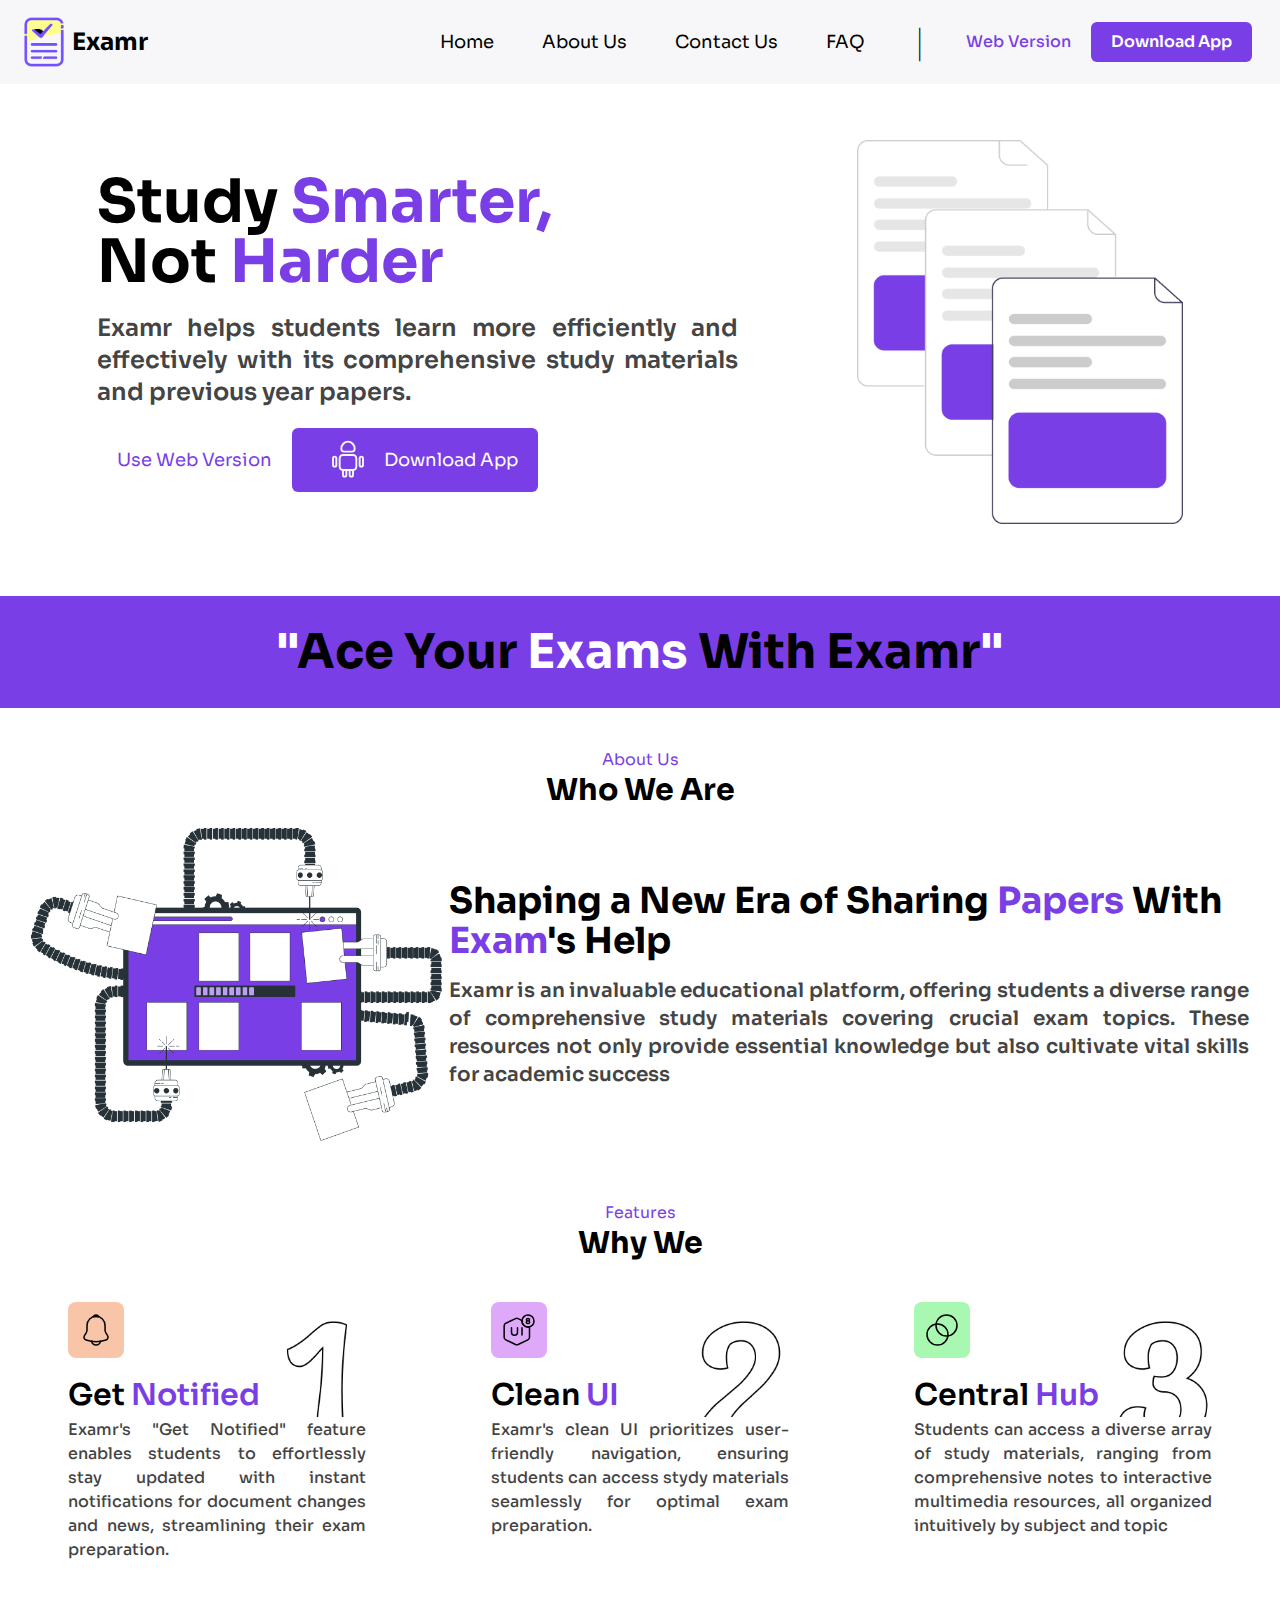
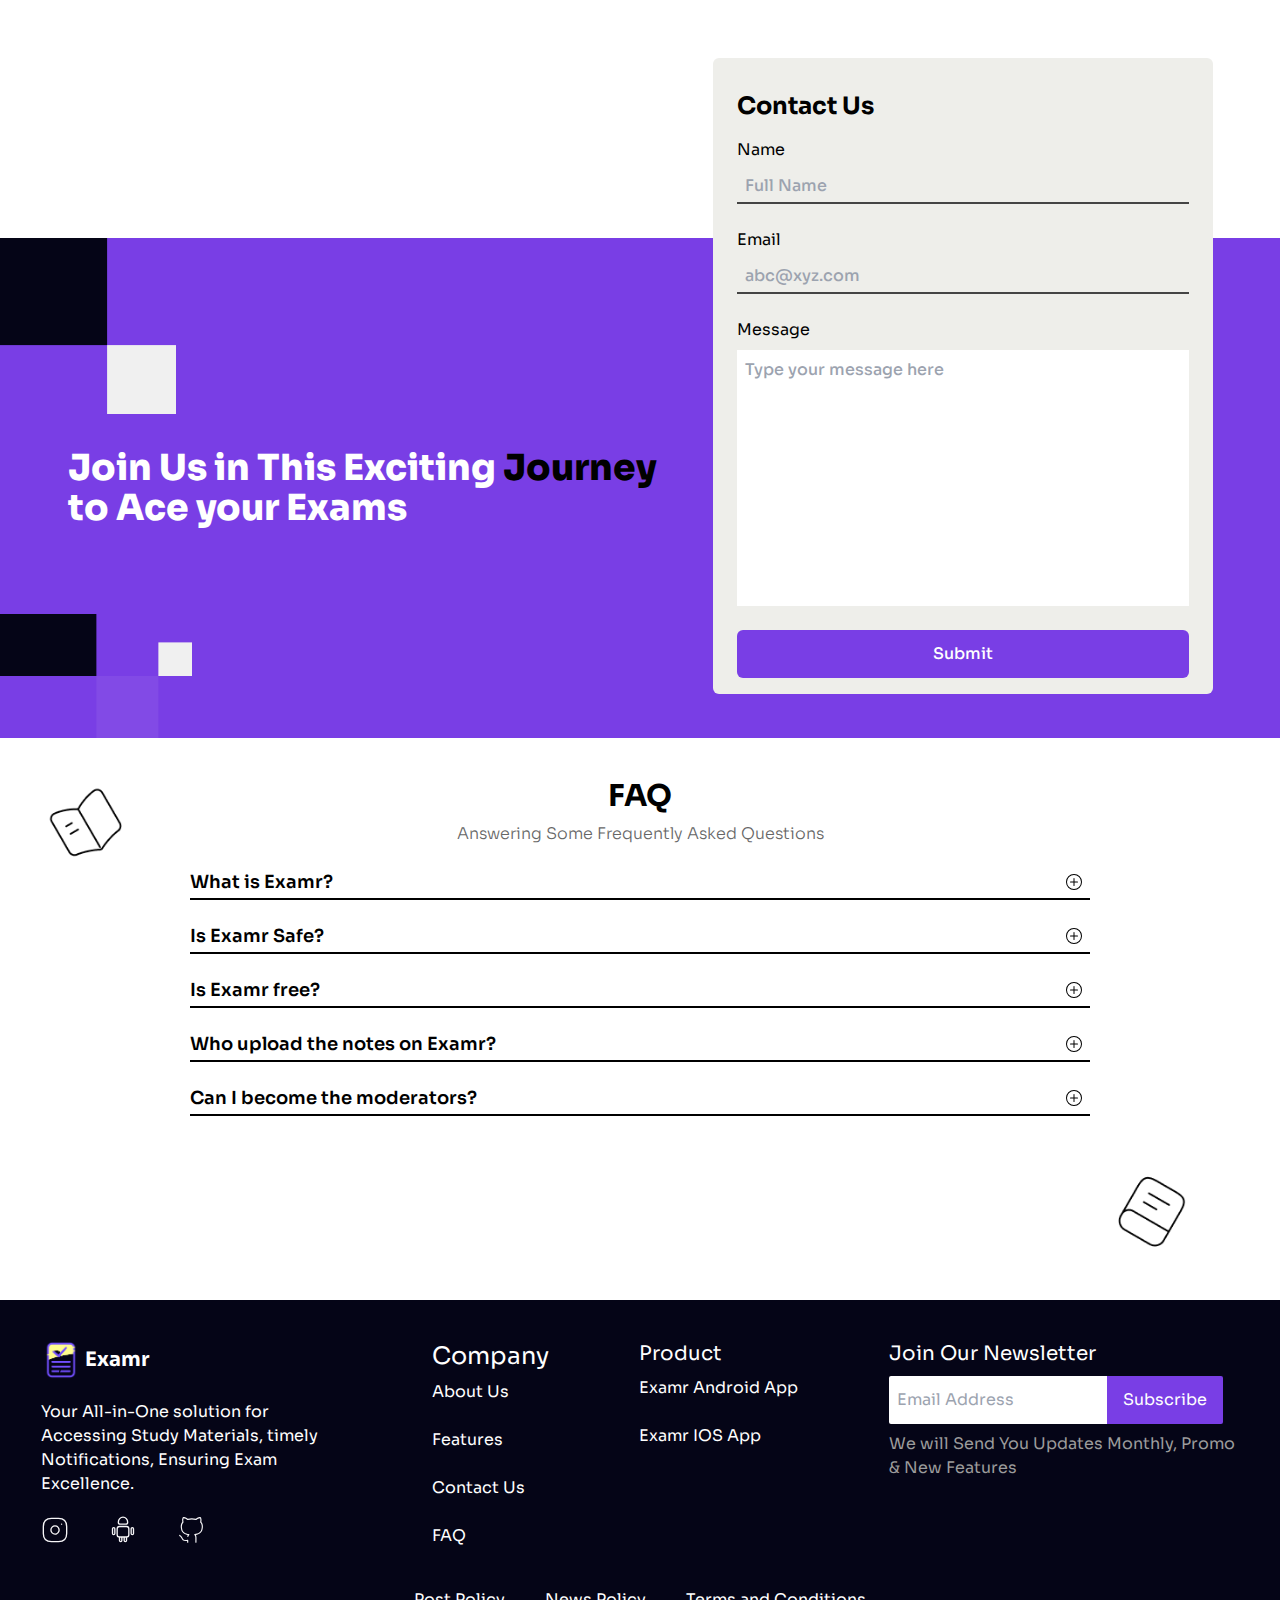
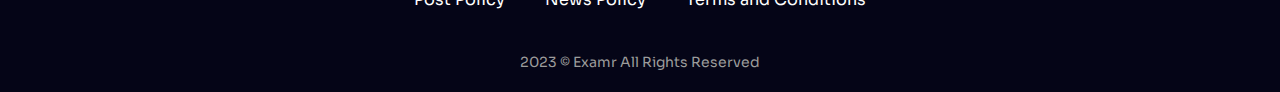
==== index.html @ 66157e6e "Update index.html" ====
<!DOCTYPE html>
<html lang="en">
  <head>
    <meta charset="UTF-8" />
    <meta name="viewport" content="width=device-width, initial-scale=1.0" />
    <title>Examr | Homepage</title>
    <link rel="stylesheet" href="index.css" />
    <link rel="shortcut icon" href="img/logo.png" type="image/x-icon" />
    <link rel="preconnect" href="https://fonts.googleapis.com" />
    <link rel="preconnect" href="https://fonts.gstatic.com" crossorigin />
    <link
      href="https://fonts.googleapis.com/css2?family=Sora:wght@100;200;300;400;500;600;700;800&display=swap"
      rel="stylesheet"
    />
  </head>
  <body
    class="antialiased bg-[#F7F6F8]"
    style="font-family: 'sora', sans-serif"
  >
    <!-- Navbar -->
    <header
      class="shadow-md shadow-[#444444]-300 z-10 sticky top-0 left-0 bg-white md:shadow-none md:z-0 md:relative md:bg-[#F7F6F8]"
    >
      <!--  -->
      <nav
        class="flex flex-wrap items-center justify-between w-full py-2 px-4 md:py-0"
      >
        <div>
          <!-- Logo -->
          <a href="index.html" class="flex items-center justify-start">
            <img src="img/logo.png" alt="logo" class="h-14" />
            <h1 class="text-2xl font-bold">Examr</h1>
          </a>
        </div>
        <img
          id="menu"
          src="img/menu.svg"
          alt="logo"
          class="h-9 md:hidden"
          onclick="menuChange(), menuToggle()"
        />
        <div
          id="navitem"
          class="hidden flex-col w-[100vw] px-8 py-5 gap-5 md:flex md:text-sm md:justify-between md:items-center md:px-3 md:flex-row md:w-fit md:gap-0"
        >
          <!-- Navlinks -->
          <ul
            id="navlinks"
            class="flex flex-col lg:gap-8 lg:text-lg md:gap-x-0.5 md:justify-between md:items-center md:flex-row md:text-sm"
          >
            <li
              class="px-2 py-2 md:hover:bg-[rgba(121,62,229,0.8)] md:hover:rounded-[5px] md:hover:text-white cursor-pointer"
            >
              <a href="#">Home</a>
            </li>
            <li
              class="px-2 py-2 md:hover:bg-[rgba(121,62,229,0.8)] md:hover:rounded-[5px] md:hover:text-white cursor-pointer"
            >
              <a href="#">About Us</a>
            </li>
            <li
              class="px-2 py-2 md:hover:bg-[rgba(121,62,229,0.8)] md:hover:rounded-[5px] md:hover:text-white cursor-pointer"
            >
              <a href="#">Contact Us</a>
            </li>
            <li
              class="px-2 py-2 md:hover:bg-[rgba(121,62,229,0.8)] md:hover:rounded-[5px] md:hover:text-white cursor-pointer"
            >
              <a href="#">FAQ</a>
            </li>
          </ul>
          <!-- Divider " | " -->
          <span
            id="divider"
            class="font-thin text-4xl mx-2 hidden md:block lg:mx-[40px]"
            >|</span
          >
          <!-- Buttons -->
          <button
            id="web-btn"
            class="px-5 py-2  font-medium rounded-md w-48 md:pr-5 text-[#793EE5] md:w-fit md:px-0 bg-transparent lg:text-base"
          >
            Web Version
          </button>
          <button
            id="app-btn"
            class="w-48 px-5 py-2 bg-[#793EE5] text-white font-semibold rounded-md md:w-fit lg:text-base"
          >
            Download App
          </button>
        </div>
      </nav>
    </header>

    <!-- Hero Section -->
    <div
      class="px-5 py-5 flex flex-col items-center gap-1 sm:flex sm:flex-row sm:justify-evenly sm:py-14 sm:px-14 sm:gap-5 lg:justify-evenly"
    >
      <div
        class="w-full flex flex-col items-center gap-5 py-5 sm:w-fit sm:justify-between sm:items-start"
      >
        <h1 class="text-4xl font-bold sm:text-4xl lg:text-6xl">
          Study <span class="text-[#793EE5]">Smarter,</span><br />Not
          <span class="text-[#793EE5]">Harder</span>
        </h1>
        <p
          class="text-base text-[#444444] text-justify max-w-[400px] sm:w-11/12 sm:max-w-[450px] sm:text-lg md:font-semibold md:text-lg lg:text-2xl lg:max-w-[700px]"
        >
          Examr helps students learn more efficiently and effectively with its
          comprehensive study materials and previous year papers.
        </p>
        <div class="flex flex-col md:flex-row">
          <button
          class="px-5 py-3 text-[#793EE5] text-base rounded-md md:text-lg outline-none"
        >
          Use Web Version
        </button>
        <button
          class="flex py-3 px-5 gap-x-2 bg-[#793EE5] items-center text-white text-base rounded-md md:text-lg"
        >
        <img src="img/android.svg" class="h-10 px-4" alt="download" />
          Download App
        </button>
        </div>
      </div>
      <img
        class="h-60 w-fit hidden sm:block lg:h-96"
        src="img/docs.png"
        alt="docs"
      />
    </div>

    <!-- Promotion -->
    <div class="w-full py-5 my-4 bg-[#793EE5] sm:py-8">
      <h1 class="font-bold text-xl text-center sm:text-3xl md:text-5xl">
        <span class="text-white">"</span>Ace Your
        <span class="text-white">Exams</span> With Examr<span class="text-white"
          >"</span
        >
      </h1>
    </div>

    <!-- About Us -->
    <div class="flex flex-col items-center text-center mt-6 lg:mt-10">
      <h4 class="text-[#793EE5] text-xs md:text-base">About Us</h4>
      <h1 class="text-base font-bold sm:text-lg md:text-2xl lg:text-3xl">
        Who We Are
      </h1>
    </div>
    <div
      class="flex flex-col px-4 items-center md:flex-row md:justify-evenly md:gap-5 md:px-6 lg:justify-evenly lg:gap-5 xl:gap-0"
    >
      <img
        class="w-6/12 min-w-[240px] my-5 sm:w-72 md:w-80 lg:w-96 xl:w-4/12"
        src="img/Portfolio.png"
        alt=""
      />
      <div
        class="md:flex md:flex-col md:items-start md:max-w-[550px] md:py-4 lg:max-w-[800px] gap-4"
      >
        <h1
          class="text-base font-bold text-center sm:text-xl md:text-left md:text-2xl lg:text-3xl xl:text-4xl"
        >
          Shaping a New Era of Sharing
          <span class="text-[#793EE5]">Papers</span> With
          <span class="text-[#793EE5]">Exam</span>'s Help
        </h1>
        <p
          class="hidden md:block md:text-justify md:text-lg md:font-semibold md:text-[#444444] lg:text-xl"
        >
          Examr is an invaluable educational platform, offering students a
          diverse range of comprehensive study materials covering crucial exam
          topics. These resources not only provide essential knowledge but also
          cultivate vital skills for academic success
        </p>
      </div>
    </div>
    <!-- Features -->
    <div class="flex flex-col items-center text-center mt-10">
      <h4 class="text-[#793EE5] text-xs md:text-base">Features</h4>
      <h1 class="text-base font-bold sm:text-lg md:text-2xl lg:text-3xl">
        Why We
      </h1>
    </div>
    <div
      class="flex w-full gap-10 md:gap-20 flex-wrap justify-evenly px-4 md:px-6 my-4 md:my-10"
    >
      <!-- Notifications -->
      <div
        id="notification"
        class="w-[300px] border border-transparent relative"
      >
        <img
          src="img/notification.svg"
          alt="notification"
          class="p-2.5 bg-[#F8C5A9] rounded-lg absolute top-0 left-0"
        />
        <img
          src="img/one.png"
          alt=""
          class="h-[100px] md:h-[115px] absolute top-0 right-0"
        />
        <h1 class="mt-[75px] text-xl md:text-3xl font-semibold">
          Get <span class="text-[#793EE5]">Notified</span>
        </h1>
        <p
          class="w-full mt-[5px] text-justify text-xs md:text-base font-medium text-[#444444]"
        >
          Examr's "Get Notified" feature enables students to effortlessly stay
          updated with instant notifications for document changes and news,
          streamlining their exam preparation.
        </p>
      </div>
      <!-- UI -->
      <div id="ui" class="w-[300px] border border-transparent relative">
        <img
          src="img/ui8.svg"
          alt="notification"
          class="p-2.5 bg-[#DEA9F8] rounded-lg absolute top-0 left-0"
        />
        <img
          src="img/two.png"
          alt=""
          class="h-[100px] md:h-[115px] absolute top-0 right-0"
        />
        <h1 class="mt-[75px] text-xl md:text-3xl font-semibold">
          Clean <span class="text-[#793EE5]">UI</span>
        </h1>
        <p
          class="w-full mt-[5px] text-justify text-xs md:text-base font-medium text-[#444444]"
        >
          Examr's clean UI prioritizes user-friendly navigation, ensuring
          students can access stydy materials seamlessly for optimal exam
          preparation.
        </p>
      </div>
      <!-- Central Hub -->
      <div id="hub" class="w-[300px] border border-transparent relative">
        <img
          src="img/hub.svg"
          alt="notification"
          class="p-2.5 bg-[#A9F8B1] rounded-lg absolute top-0 left-0"
        />
        <img
          src="img/three.png"
          alt=""
          class="h-[100px] md:h-[115px] absolute top-0 right-0"
        />
        <h1 class="mt-[75px] text-xl md:text-3xl font-semibold">
          Central <span class="text-[#793EE5]">Hub</span>
        </h1>
        <p
          class="w-full mt-[5px] text-justify text-xs md:text-base font-medium text-[#444444]"
        >
          Students can access a diverse array of study materials, ranging from
          comprehensive notes to interactive multimedia resources, all organized
          intuitively by subject and topic
        </p>
      </div>
    </div>

    <!-- Contact Us -->
    <div class="lg:mt-[250px] xl:mt-[275px]">
      <!-- Main Container -->
      <div
        class="relative lg:h-[500px] w-full bg-[#793EE5] lg:bg-none flex flex-col items-center lg:flex-row lg:justify-center sm:p-6 lg:gap-14"
      >
        <div class="hidden xl:block absolute top-0 left-0 w-44">
          <img src="img/Box 1.svg" alt="" />
        </div>
        <div class="hidden xl:block absolute bottom-0 left-0 w-48">
          <img src="img/Box 2.svg" alt="" />
        </div>
        <h1
          class="text-white text-lg sm:text-2xl md:text-3xl lg:text-4xl font-extrabold my-4"
        >
          Join Us in This Exciting <span class="text-black">Journey</span
          ><br />to Ace your Exams
        </h1>

        <!-- Contact Us Wrapper -->
        <div
          class="flex flex-col items-start w-full sm:max-w-[500px] bg-[#EEEEEA] p-4 sm:px-6 sm:rounded-md lg:-translate-y-28"
        >
          <h1 class="my-4 font-bold text-2xl">Contact Us</h1>
          <form action="#" class="space-y-6 flex flex-col w-full items-center">
            <div class="input-field flex flex-col space-y-2 w-full">
              <label for="user-name">Name</label>
              <input
                type="text"
                placeholder="Full Name"
                class="bg-transparent w-full px-2 py-1 outline-none border-b-2 border-[#444444] text-base text-[#444444] font-medium"
                required
              />
            </div>
            <div class="input-field flex flex-col space-y-2 w-full">
              <label for="email">Email</label>
              <input
                type="email"
                placeholder="abc@xyz.com"
                class="bg-transparent w-full px-2 py-1 outline-none border-b-2 border-[#444444] text-base text-[#444444] font-medium"
                required
              />
            </div>
            <div class="input-field flex flex-col space-y-2 w-full">
              <label for="feedback">Message</label>
              <textarea
                name="feedback"
                class="p-2 outline-none text-base text-[#444444] font-medium md:resize-none min-h-[40px]"
                cols="30"
                rows="10"
                placeholder="Type your message here"
                required
              ></textarea>
            </div>
            <input
              type="submit"
              class="py-3 rounded-md bg-[#793EE5] text-white font-medium text-base w-full"
            />
          </form>
        </div>
      </div>
    </div>
    <!-- FAQ (Frequently Asked Questions) -->
    <div class="main-conatiner my-10 relative">
      <img src="img/vector.png" alt="" class="hidden absolute top-0 left-10 xl:block h-24">
      <img src="img/vector 1.png" alt="" class="hidden absolute bottom-0 right-20 xl:block h-24">
      <div class="flex flex-col items-center mb-4 space-y-2">
        <h1 class="text-3xl font-bold">FAQ</h1>
        <h4 class="text-center text-[#666666] font-light text-base">
          Answering Some Frequently Asked Questions
        </h4>
      </div>
      <!-- Q1 -->
      <div class="faq mt-5 border-b-2 border-black cursor-pointer w-11/12 mx-auto max-w-[900px]">
        <div class="question flex justify-between items-center">
          <h3 class="font-semibold text-base sm:text-lg">What is Examr?</h3>
  
          <svg
            xmlns="http://www.w3.org/2000/svg"
            width="16"
            height="16"
            fill="currentColor"
            class="bi bi-plus-circle m-2"
          >
            <path
              d="M8 15A7 7 0 1 1 8 1a7 7 0 0 1 0 14zm0 1A8 8 0 1 0 8 0a8 8 0 0 0 0 16z"
            />
            <path
              d="M8 4a.5.5 0 0 1 .5.5v3h3a.5.5 0 0 1 0 1h-3v3a.5.5 0 0 1-1 0v-3h-3a.5.5 0 0 1 0-1h3v-3A.5.5 0 0 1 8 4z"
            />
          </svg>
        </div>
        <div class="answer max-h-0 overflow-hidden">
          <p class="text-justify px-2 py-4">
            Examr is an innovative online platform designed to provide students
            with comprehensive study materials, practice tests, progress tracking,
            and timely notifications, all aimed at enhancing their exam
            preparation experience.
          </p>
        </div>
      </div>
      
      <!-- Q2 -->
      <div class="faq mt-5 border-b-2 border-black cursor-pointer w-11/12 mx-auto max-w-[900px]">
        <div class="question flex justify-between items-center">
          <h3 class="font-semibold text-base sm:text-lg">Is Examr Safe?</h3>
  
          <svg
            xmlns="http://www.w3.org/2000/svg"
            width="16"
            height="16"
            fill="currentColor"
            class="bi bi-plus-circle m-2"
            viewBox="0 0 16 16"
          >
            <path
              d="M8 15A7 7 0 1 1 8 1a7 7 0 0 1 0 14zm0 1A8 8 0 1 0 8 0a8 8 0 0 0 0 16z"
            />
            <path
              d="M8 4a.5.5 0 0 1 .5.5v3h3a.5.5 0 0 1 0 1h-3v3a.5.5 0 0 1-1 0v-3h-3a.5.5 0 0 1 0-1h3v-3A.5.5 0 0 1 8 4z"
            />
          </svg>
        </div>
        <div class="answer max-h-0 overflow-hidden">
          <p class="text-justify px-2 py-4">
            Yes, Examr is safe and secure. All the resources provided are genuine and trusted by the admin. User's privacy and safety has been Examr's primary concern.
          </p>
        </div>
      </div>
  
      <!-- Q3 -->
      <div class="faq mt-5 border-b-2 border-black cursor-pointer w-11/12 mx-auto max-w-[900px]">
        <div class="question flex justify-between items-center">
          <h3 class="font-semibold text-base sm:text-lg">Is Examr free?</h3>
  
          <svg
            xmlns="http://www.w3.org/2000/svg"
            width="16"
            height="16"
            fill="currentColor"
            class="bi bi-plus-circle m-2"
            viewBox="0 0 16 16"
          >
            <path
              d="M8 15A7 7 0 1 1 8 1a7 7 0 0 1 0 14zm0 1A8 8 0 1 0 8 0a8 8 0 0 0 0 16z"
            />
            <path
              d="M8 4a.5.5 0 0 1 .5.5v3h3a.5.5 0 0 1 0 1h-3v3a.5.5 0 0 1-1 0v-3h-3a.5.5 0 0 1 0-1h3v-3A.5.5 0 0 1 8 4z"
            />
          </svg>
        </div>
        <div class="answer max-h-0 overflow-hidden">
          <p class="text-justify px-2 py-4">
            Examr is Free.<br>Access the best notes and previous year papers gathered from trustworthy sources.
          </p>
        </div>
      </div>
  
      <!-- Q4 -->
      <div class="faq mt-5 border-b-2 border-black cursor-pointer w-11/12 mx-auto max-w-[900px]">
        <div class="question flex justify-between items-center">
          <h3 class="font-semibold text-base sm:text-lg">Who upload the notes on Examr?</h3>
  
          <svg
            xmlns="http://www.w3.org/2000/svg"
            width="16"
            height="16"
            fill="currentColor"
            class="bi bi-plus-circle m-2"
            viewBox="0 0 16 16"
          >
            <path
              d="M8 15A7 7 0 1 1 8 1a7 7 0 0 1 0 14zm0 1A8 8 0 1 0 8 0a8 8 0 0 0 0 16z"
            />
            <path
              d="M8 4a.5.5 0 0 1 .5.5v3h3a.5.5 0 0 1 0 1h-3v3a.5.5 0 0 1-1 0v-3h-3a.5.5 0 0 1 0-1h3v-3A.5.5 0 0 1 8 4z"
            />
          </svg>
        </div>
        <div class="answer max-h-0 overflow-hidden">
          <p class="text-justify px-2 py-4">
            The admin and moderators are given the privilege to share the notes and the papers.
          </p>
        </div>
      </div>
  
      <!-- Q5 -->
      <div class="faq mt-5 border-b-2 border-black cursor-pointer w-11/12 mx-auto max-w-[900px]">
        <div class="question flex justify-between items-center">
          <h3 class="font-semibold text-base sm:text-lg">Can I become the moderators?</h3>
  
          <svg
            xmlns="http://www.w3.org/2000/svg"
            width="16"
            height="16"
            fill="currentColor"
            class="bi bi-plus-circle m-2"
            viewBox="0 0 16 16"
          >
            <path
              d="M8 15A7 7 0 1 1 8 1a7 7 0 0 1 0 14zm0 1A8 8 0 1 0 8 0a8 8 0 0 0 0 16z"
            />
            <path
              d="M8 4a.5.5 0 0 1 .5.5v3h3a.5.5 0 0 1 0 1h-3v3a.5.5 0 0 1-1 0v-3h-3a.5.5 0 0 1 0-1h3v-3A.5.5 0 0 1 8 4z"
            />
          </svg>
        </div>
        <div class="answer max-h-0 overflow-hidden">
          <p class="text-justify px-2 py-4">
            <a href="#" class="font-medium text-[#793EE5]">Contact</a> the Examr admin to become the moderators.<br>Note: Moderators can be removed if found spaming, misleading and been inactive for a long period of time.
          </p>
        </div>
      </div>
      <div class="h-36 hidden xl:block"></div>
    </div>

    <!-- Footer -->
    <footer class="bg-[#050517] py-5 px-4 text-white lg:pt-10">
      <!-- footer top -->
      <div class="flex flex-wrap gap-10 w-full sm:justify-around">
        <!-- One -->
      <div class="flex flex-col gap-5 max-w-[300px]">
        <div class="flex items-center gap-1">
          <img src="img/logo.png" alt="logo" class="h-10">
          <h1 class="font-bold text-lg lg:text-xl">Examr</h1>
        </div>
        <p class="text-white text-sm lg:text-base lg:font-medium">Your All-in-One solution for Accessing Study Materials, timely Notifications, Ensuring Exam Excellence.</p>
        <div class="social-media-icons flex gap-10">
          <a href="https://www.instagram.com/bmayanksingh/"><img src="img/instagram.svg" alt="instagram" class="h-7"></a>
          <a href="#"><img src="img/android.svg" alt="android" class="h-7"></a>
          <a href="#"><img src="img/github.svg" alt="github" class="h-7"></a>
        </div>
      </div>

      <!-- Two -->
      <div class="flex flex-col gap-2">
        <h4 class="text-lg lg:text-2xl lg:font-bold">Company</h4>
        <div class="flex flex-row gap-6 md:gap-4 flex-wrap text-xs sm:flex-col sm:text-base">
          <a href="#">About Us</a>
          <a href="#">Features</a>
          <a href="#">Contact Us</a>
          <a href="#">FAQ</a>
        </div>
      </div>

      <!-- Three -->
      <div class="flex flex-col gap-2">
        <h4 class="text-lg lg:text-xl lg:font-bold">Product</h4>
        <div class="flex flex-row gap-6 md:gap-4 flex-wrap text-xs sm:flex-col sm:text-base">
          <a href="#">Examr Android App</a>
          <a href="#">Examr IOS App</a>
        </div>
      </div>

      <!-- Four -->
      <div class="flex flex-col gap-2 max-w-[350px]">
        <h4 class="text-lg lg:text-xl lg:font-bold">Join Our Newsletter</h4>
        <form action="#" class="flex">
          <input type="text" placeholder="Email Address" class="px-2 py-3 rounded-l-sm text-sm text-black lg:text-base outline-none" required>
          <input type="submit" value="Subscribe" class="bg-[#793EE5] px-4 py-3 rounded-r-sm text-xs lg:text-base"/>
        </form>
        <p class="text-xs text-[#9c9c9c] lg:text-base">We will Send You Updates Monthly, Promo & New Features</p>
      </div>
      </div>
      <!-- footer middle -->
      <div class="flex flex-wrap gap-x-10 gap-y-4 items-center my-10 w-full justify-center">
        <a href="#">Post Policy</a>
        <a href="#">News Policy</a>
        <a href="#">Terms and Conditions</a>
      </div>
      <!-- footer bottom -->
      <p class="text-sm text-[#9c9c9c] w-full text-center">2023 © Examr All Rights Reserved</p>
    </footer>
    <!-- JavaScript -->
    <script src="index.js"></script>
    <script>
      // Faq
const faqs = document.querySelectorAll(".faq");
faqs.forEach(faq => {
  faq.addEventListener("click", () => {
    faq.classList.toggle("active");
  })
});
    </script>
  </body>
</html>
---- index.css ----
/*
! tailwindcss v3.3.3 | MIT License | https://tailwindcss.com
*/

/*
1. Prevent padding and border from affecting element width. (https://github.com/mozdevs/cssremedy/issues/4)
2. Allow adding a border to an element by just adding a border-width. (https://github.com/tailwindcss/tailwindcss/pull/116)
*/

*,
::before,
::after {
  box-sizing: border-box;
  /* 1 */
  border-width: 0;
  /* 2 */
  border-style: solid;
  /* 2 */
  border-color: #e5e7eb;
  /* 2 */
}

::before,
::after {
  --tw-content: '';
}

/*
1. Use a consistent sensible line-height in all browsers.
2. Prevent adjustments of font size after orientation changes in iOS.
3. Use a more readable tab size.
4. Use the user's configured `sans` font-family by default.
5. Use the user's configured `sans` font-feature-settings by default.
6. Use the user's configured `sans` font-variation-settings by default.
*/

html {
  line-height: 1.5;
  /* 1 */
  -webkit-text-size-adjust: 100%;
  /* 2 */
  -moz-tab-size: 4;
  /* 3 */
  -o-tab-size: 4;
     tab-size: 4;
  /* 3 */
  font-family: ui-sans-serif, system-ui, -apple-system, BlinkMacSystemFont, "Segoe UI", Roboto, "Helvetica Neue", Arial, "Noto Sans", sans-serif, "Apple Color Emoji", "Segoe UI Emoji", "Segoe UI Symbol", "Noto Color Emoji";
  /* 4 */
  font-feature-settings: normal;
  /* 5 */
  font-variation-settings: normal;
  /* 6 */
}

/*
1. Remove the margin in all browsers.
2. Inherit line-height from `html` so users can set them as a class directly on the `html` element.
*/

body {
  margin: 0;
  /* 1 */
  line-height: inherit;
  /* 2 */
}

/* Showing and hiding answers in faq */
.faq.active .answer {
        max-height:fit-content;
      }
      .faq.active .bi {
        display:none;
      }

/*
1. Add the correct height in Firefox.
2. Correct the inheritance of border color in Firefox. (https://bugzilla.mozilla.org/show_bug.cgi?id=190655)
3. Ensure horizontal rules are visible by default.
*/

hr {
  height: 0;
  /* 1 */
  color: inherit;
  /* 2 */
  border-top-width: 1px;
  /* 3 */
}

/*
Add the correct text decoration in Chrome, Edge, and Safari.
*/

abbr:where([title]) {
  -webkit-text-decoration: underline dotted;
          text-decoration: underline dotted;
}

/*
Remove the default font size and weight for headings.
*/

h1,
h2,
h3,
h4,
h5,
h6 {
  font-size: inherit;
  font-weight: inherit;
}

/*
Reset links to optimize for opt-in styling instead of opt-out.
*/

a {
  color: inherit;
  text-decoration: inherit;
}

/*
Add the correct font weight in Edge and Safari.
*/

b,
strong {
  font-weight: bolder;
}

/*
1. Use the user's configured `mono` font family by default.
2. Correct the odd `em` font sizing in all browsers.
*/

code,
kbd,
samp,
pre {
  font-family: ui-monospace, SFMono-Regular, Menlo, Monaco, Consolas, "Liberation Mono", "Courier New", monospace;
  /* 1 */
  font-size: 1em;
  /* 2 */
}

/*
Add the correct font size in all browsers.
*/

small {
  font-size: 80%;
}

/*
Prevent `sub` and `sup` elements from affecting the line height in all browsers.
*/

sub,
sup {
  font-size: 75%;
  line-height: 0;
  position: relative;
  vertical-align: baseline;
}

sub {
  bottom: -0.25em;
}

sup {
  top: -0.5em;
}

/*
1. Remove text indentation from table contents in Chrome and Safari. (https://bugs.chromium.org/p/chromium/issues/detail?id=999088, https://bugs.webkit.org/show_bug.cgi?id=201297)
2. Correct table border color inheritance in all Chrome and Safari. (https://bugs.chromium.org/p/chromium/issues/detail?id=935729, https://bugs.webkit.org/show_bug.cgi?id=195016)
3. Remove gaps between table borders by default.
*/

table {
  text-indent: 0;
  /* 1 */
  border-color: inherit;
  /* 2 */
  border-collapse: collapse;
  /* 3 */
}

/*
1. Change the font styles in all browsers.
2. Remove the margin in Firefox and Safari.
3. Remove default padding in all browsers.
*/

button,
input,
optgroup,
select,
textarea {
  font-family: inherit;
  /* 1 */
  font-feature-settings: inherit;
  /* 1 */
  font-variation-settings: inherit;
  /* 1 */
  font-size: 100%;
  /* 1 */
  font-weight: inherit;
  /* 1 */
  line-height: inherit;
  /* 1 */
  color: inherit;
  /* 1 */
  margin: 0;
  /* 2 */
  padding: 0;
  /* 3 */
}

/*
Remove the inheritance of text transform in Edge and Firefox.
*/

button,
select {
  text-transform: none;
}

/*
1. Correct the inability to style clickable types in iOS and Safari.
2. Remove default button styles.
*/

button,
[type='button'],
[type='reset'],
[type='submit'] {
  -webkit-appearance: button;
  /* 1 */
  background-color: transparent;
  /* 2 */
  background-image: none;
  /* 2 */
}

/*
Use the modern Firefox focus style for all focusable elements.
*/

:-moz-focusring {
  outline: auto;
}

/*
Remove the additional `:invalid` styles in Firefox. (https://github.com/mozilla/gecko-dev/blob/2f9eacd9d3d995c937b4251a5557d95d494c9be1/layout/style/res/forms.css#L728-L737)
*/

:-moz-ui-invalid {
  box-shadow: none;
}

/*
Add the correct vertical alignment in Chrome and Firefox.
*/

progress {
  vertical-align: baseline;
}

/*
Correct the cursor style of increment and decrement buttons in Safari.
*/

::-webkit-inner-spin-button,
::-webkit-outer-spin-button {
  height: auto;
}

/*
1. Correct the odd appearance in Chrome and Safari.
2. Correct the outline style in Safari.
*/

[type='search'] {
  -webkit-appearance: textfield;
  /* 1 */
  outline-offset: -2px;
  /* 2 */
}

/*
Remove the inner padding in Chrome and Safari on macOS.
*/

::-webkit-search-decoration {
  -webkit-appearance: none;
}

/*
1. Correct the inability to style clickable types in iOS and Safari.
2. Change font properties to `inherit` in Safari.
*/

::-webkit-file-upload-button {
  -webkit-appearance: button;
  /* 1 */
  font: inherit;
  /* 2 */
}

/*
Add the correct display in Chrome and Safari.
*/

summary {
  display: list-item;
}

/*
Removes the default spacing and border for appropriate elements.
*/

blockquote,
dl,
dd,
h1,
h2,
h3,
h4,
h5,
h6,
hr,
figure,
p,
pre {
  margin: 0;
}

fieldset {
  margin: 0;
  padding: 0;
}

legend {
  padding: 0;
}

ol,
ul,
menu {
  list-style: none;
  margin: 0;
  padding: 0;
}

/*
Reset default styling for dialogs.
*/

dialog {
  padding: 0;
}

/*
Prevent resizing textareas horizontally by default.
*/

textarea {
  resize: vertical;
}

/*
1. Reset the default placeholder opacity in Firefox. (https://github.com/tailwindlabs/tailwindcss/issues/3300)
2. Set the default placeholder color to the user's configured gray 400 color.
*/

input::-moz-placeholder, textarea::-moz-placeholder {
  opacity: 1;
  /* 1 */
  color: #9ca3af;
  /* 2 */
}

input::placeholder,
textarea::placeholder {
  opacity: 1;
  /* 1 */
  color: #9ca3af;
  /* 2 */
}

/*
Set the default cursor for buttons.
*/

button,
[role="button"] {
  cursor: pointer;
}

/*
Make sure disabled buttons don't get the pointer cursor.
*/

:disabled {
  cursor: default;
}

/*
1. Make replaced elements `display: block` by default. (https://github.com/mozdevs/cssremedy/issues/14)
2. Add `vertical-align: middle` to align replaced elements more sensibly by default. (https://github.com/jensimmons/cssremedy/issues/14#issuecomment-634934210)
   This can trigger a poorly considered lint error in some tools but is included by design.
*/

img,
svg,
video,
canvas,
audio,
iframe,
embed,
object {
  display: block;
  /* 1 */
  vertical-align: middle;
  /* 2 */
}

/*
Constrain images and videos to the parent width and preserve their intrinsic aspect ratio. (https://github.com/mozdevs/cssremedy/issues/14)
*/

img,
video {
  max-width: 100%;
  height: auto;
}

/* Make elements with the HTML hidden attribute stay hidden by default */

[hidden] {
  display: none;
}

*, ::before, ::after {
  --tw-border-spacing-x: 0;
  --tw-border-spacing-y: 0;
  --tw-translate-x: 0;
  --tw-translate-y: 0;
  --tw-rotate: 0;
  --tw-skew-x: 0;
  --tw-skew-y: 0;
  --tw-scale-x: 1;
  --tw-scale-y: 1;
  --tw-pan-x:  ;
  --tw-pan-y:  ;
  --tw-pinch-zoom:  ;
  --tw-scroll-snap-strictness: proximity;
  --tw-gradient-from-position:  ;
  --tw-gradient-via-position:  ;
  --tw-gradient-to-position:  ;
  --tw-ordinal:  ;
  --tw-slashed-zero:  ;
  --tw-numeric-figure:  ;
  --tw-numeric-spacing:  ;
  --tw-numeric-fraction:  ;
  --tw-ring-inset:  ;
  --tw-ring-offset-width: 0px;
  --tw-ring-offset-color: #fff;
  --tw-ring-color: rgb(59 130 246 / 0.5);
  --tw-ring-offset-shadow: 0 0 #0000;
  --tw-ring-shadow: 0 0 #0000;
  --tw-shadow: 0 0 #0000;
  --tw-shadow-colored: 0 0 #0000;
  --tw-blur:  ;
  --tw-brightness:  ;
  --tw-contrast:  ;
  --tw-grayscale:  ;
  --tw-hue-rotate:  ;
  --tw-invert:  ;
  --tw-saturate:  ;
  --tw-sepia:  ;
  --tw-drop-shadow:  ;
  --tw-backdrop-blur:  ;
  --tw-backdrop-brightness:  ;
  --tw-backdrop-contrast:  ;
  --tw-backdrop-grayscale:  ;
  --tw-backdrop-hue-rotate:  ;
  --tw-backdrop-invert:  ;
  --tw-backdrop-opacity:  ;
  --tw-backdrop-saturate:  ;
  --tw-backdrop-sepia:  ;
}

::backdrop {
  --tw-border-spacing-x: 0;
  --tw-border-spacing-y: 0;
  --tw-translate-x: 0;
  --tw-translate-y: 0;
  --tw-rotate: 0;
  --tw-skew-x: 0;
  --tw-skew-y: 0;
  --tw-scale-x: 1;
  --tw-scale-y: 1;
  --tw-pan-x:  ;
  --tw-pan-y:  ;
  --tw-pinch-zoom:  ;
  --tw-scroll-snap-strictness: proximity;
  --tw-gradient-from-position:  ;
  --tw-gradient-via-position:  ;
  --tw-gradient-to-position:  ;
  --tw-ordinal:  ;
  --tw-slashed-zero:  ;
  --tw-numeric-figure:  ;
  --tw-numeric-spacing:  ;
  --tw-numeric-fraction:  ;
  --tw-ring-inset:  ;
  --tw-ring-offset-width: 0px;
  --tw-ring-offset-color: #fff;
  --tw-ring-color: rgb(59 130 246 / 0.5);
  --tw-ring-offset-shadow: 0 0 #0000;
  --tw-ring-shadow: 0 0 #0000;
  --tw-shadow: 0 0 #0000;
  --tw-shadow-colored: 0 0 #0000;
  --tw-blur:  ;
  --tw-brightness:  ;
  --tw-contrast:  ;
  --tw-grayscale:  ;
  --tw-hue-rotate:  ;
  --tw-invert:  ;
  --tw-saturate:  ;
  --tw-sepia:  ;
  --tw-drop-shadow:  ;
  --tw-backdrop-blur:  ;
  --tw-backdrop-brightness:  ;
  --tw-backdrop-contrast:  ;
  --tw-backdrop-grayscale:  ;
  --tw-backdrop-hue-rotate:  ;
  --tw-backdrop-invert:  ;
  --tw-backdrop-opacity:  ;
  --tw-backdrop-saturate:  ;
  --tw-backdrop-sepia:  ;
}

.absolute {
  position: absolute;
}

.relative {
  position: relative;
}

.sticky {
  position: sticky;
}

.bottom-0 {
  bottom: 0px;
}

.left-0 {
  left: 0px;
}

.left-10 {
  left: 2.5rem;
}

.right-0 {
  right: 0px;
}

.right-20 {
  right: 5rem;
}

.top-0 {
  top: 0px;
}

.z-10 {
  z-index: 10;
}

.m-2 {
  margin: 0.5rem;
}

.mx-2 {
  margin-left: 0.5rem;
  margin-right: 0.5rem;
}

.mx-auto {
  margin-left: auto;
  margin-right: auto;
}

.my-10 {
  margin-top: 2.5rem;
  margin-bottom: 2.5rem;
}

.my-16 {
  margin-top: 4rem;
  margin-bottom: 4rem;
}

.my-4 {
  margin-top: 1rem;
  margin-bottom: 1rem;
}

.my-5 {
  margin-top: 1.25rem;
  margin-bottom: 1.25rem;
}

.mb-4 {
  margin-bottom: 1rem;
}

.mt-10 {
  margin-top: 2.5rem;
}

.mt-5 {
  margin-top: 1.25rem;
}

.mt-6 {
  margin-top: 1.5rem;
}

.mt-\[5px\] {
  margin-top: 5px;
}

.mt-\[75px\] {
  margin-top: 75px;
}

.block {
  display: block;
}

.flex {
  display: flex;
}

.hidden {
  display: none;
}

.h-14 {
  height: 3.5rem;
}

.h-24 {
  height: 6rem;
}

.h-3 {
  height: 0.75rem;
}

.h-36 {
  height: 9rem;
}

.h-4 {
  height: 1rem;
}

.h-6 {
  height: 1.5rem;
}

.h-60 {
  height: 15rem;
}

.h-9 {
  height: 2.25rem;
}

.h-\[100px\] {
  height: 100px;
}

.h-20 {
  height: 5rem;
}

.h-1 {
  height: 0.25rem;
}

.h-10 {
  height: 2.5rem;
}

.h-8 {
  height: 2rem;
}

.h-7 {
  height: 1.75rem;
}

.max-h-0 {
  max-height: 0px;
}

.min-h-\[40px\] {
  min-height: 40px;
}

.w-11\/12 {
  width: 91.666667%;
}

.w-44 {
  width: 11rem;
}

.w-48 {
  width: 12rem;
}

.w-6 {
  width: 1.5rem;
}

.w-6\/12 {
  width: 50%;
}

.w-\[100vw\] {
  width: 100vw;
}

.w-\[300px\] {
  width: 300px;
}

.w-fit {
  width: -moz-fit-content;
  width: fit-content;
}

.w-full {
  width: 100%;
}

.w-\[500px\] {
  width: 500px;
}

.w-\[400px\] {
  width: 400px;
}

.w-\[full\] {
  width: full;
}

.w-\[\] {
  width: ;
}

.w-\[250px\] {
  width: 250px;
}

.w-\[250p\] {
  width: 250p;
}

.w-72 {
  width: 18rem;
}

.w-4 {
  width: 1rem;
}

.w-2 {
  width: 0.5rem;
}

.min-w-\[240px\] {
  min-width: 240px;
}

.max-w-2xl {
  max-width: 42rem;
}

.max-w-\[400px\] {
  max-width: 400px;
}

.max-w-\[900px\] {
  max-width: 900px;
}

.max-w-\[\] {
  max-width: ;
}

.max-w-\[150px\] {
  max-width: 150px;
}

.max-w-\[250px\] {
  max-width: 250px;
}

.max-w-\[0px\] {
  max-width: 0px;
}

.max-w-\[500px\] {
  max-width: 500px;
}

.max-w-\[300px\] {
  max-width: 300px;
}

.max-w-\[350px\] {
  max-width: 350px;
}

.transform {
  transform: translate(var(--tw-translate-x), var(--tw-translate-y)) rotate(var(--tw-rotate)) skewX(var(--tw-skew-x)) skewY(var(--tw-skew-y)) scaleX(var(--tw-scale-x)) scaleY(var(--tw-scale-y));
}

.cursor-pointer {
  cursor: pointer;
}

.flex-row {
  flex-direction: row;
}

.flex-col {
  flex-direction: column;
}

.flex-wrap {
  flex-wrap: wrap;
}

.items-start {
  align-items: flex-start;
}

.items-center {
  align-items: center;
}

.justify-start {
  justify-content: flex-start;
}

.justify-center {
  justify-content: center;
}

.justify-between {
  justify-content: space-between;
}

.justify-around {
  justify-content: space-around;
}

.justify-evenly {
  justify-content: space-evenly;
}

.gap-1 {
  gap: 0.25rem;
}

.gap-10 {
  gap: 2.5rem;
}

.gap-2 {
  gap: 0.5rem;
}

.gap-3 {
  gap: 0.75rem;
}

.gap-4 {
  gap: 1rem;
}

.gap-5 {
  gap: 1.25rem;
}

.gap-11 {
  gap: 2.75rem;
}

.gap-7 {
  gap: 1.75rem;
}

.gap-6 {
  gap: 1.5rem;
}

.gap-x-10 {
  -moz-column-gap: 2.5rem;
       column-gap: 2.5rem;
}

.gap-y-4 {
  row-gap: 1rem;
}

.space-y-2 > :not([hidden]) ~ :not([hidden]) {
  --tw-space-y-reverse: 0;
  margin-top: calc(0.5rem * calc(1 - var(--tw-space-y-reverse)));
  margin-bottom: calc(0.5rem * var(--tw-space-y-reverse));
}

.space-y-6 > :not([hidden]) ~ :not([hidden]) {
  --tw-space-y-reverse: 0;
  margin-top: calc(1.5rem * calc(1 - var(--tw-space-y-reverse)));
  margin-bottom: calc(1.5rem * var(--tw-space-y-reverse));
}

.space-x-4 > :not([hidden]) ~ :not([hidden]) {
  --tw-space-x-reverse: 0;
  margin-right: calc(1rem * var(--tw-space-x-reverse));
  margin-left: calc(1rem * calc(1 - var(--tw-space-x-reverse)));
}

.overflow-hidden {
  overflow: hidden;
}

.rounded-lg {
  border-radius: 0.5rem;
}

.rounded-md {
  border-radius: 0.375rem;
}

.rounded-r-md {
  border-top-right-radius: 0.375rem;
  border-bottom-right-radius: 0.375rem;
}

.rounded-b-md {
  border-bottom-right-radius: 0.375rem;
  border-bottom-left-radius: 0.375rem;
}

.rounded-b-sm {
  border-bottom-right-radius: 0.125rem;
  border-bottom-left-radius: 0.125rem;
}

.rounded-r-sm {
  border-top-right-radius: 0.125rem;
  border-bottom-right-radius: 0.125rem;
}

.rounded-t-sm {
  border-top-left-radius: 0.125rem;
  border-top-right-radius: 0.125rem;
}

.rounded-s {
  border-start-start-radius: 0.25rem;
  border-end-start-radius: 0.25rem;
}

.rounded-b {
  border-bottom-right-radius: 0.25rem;
  border-bottom-left-radius: 0.25rem;
}

.rounded-l {
  border-top-left-radius: 0.25rem;
  border-bottom-left-radius: 0.25rem;
}

.rounded-l-sm {
  border-top-left-radius: 0.125rem;
  border-bottom-left-radius: 0.125rem;
}

.border {
  border-width: 1px;
}

.border-b-2 {
  border-bottom-width: 2px;
}

.border-\[\#444444\] {
  --tw-border-opacity: 1;
  border-color: rgb(68 68 68 / var(--tw-border-opacity));
}

.border-black {
  --tw-border-opacity: 1;
  border-color: rgb(0 0 0 / var(--tw-border-opacity));
}

.border-transparent {
  border-color: transparent;
}

.bg-\[\#793EE5\] {
  --tw-bg-opacity: 1;
  background-color: rgb(121 62 229 / var(--tw-bg-opacity));
}

.bg-\[\#A9F8B1\] {
  --tw-bg-opacity: 1;
  background-color: rgb(169 248 177 / var(--tw-bg-opacity));
}

.bg-\[\#DEA9F8\] {
  --tw-bg-opacity: 1;
  background-color: rgb(222 169 248 / var(--tw-bg-opacity));
}

.bg-\[\#EEEEEA\] {
  --tw-bg-opacity: 1;
  background-color: rgb(238 238 234 / var(--tw-bg-opacity));
}

.bg-\[\#F8C5A9\] {
  --tw-bg-opacity: 1;
  background-color: rgb(248 197 169 / var(--tw-bg-opacity));
}

.bg-transparent {
  background-color: transparent;
}

.bg-white {
  --tw-bg-opacity: 1;
  background-color: rgb(255 255 255 / var(--tw-bg-opacity));
}

.bg-\[\#\] {
  background-color: #;
}

.bg-\[\#0505\] {
  background-color: #0505;
}

.bg-\[\#050517\] {
  --tw-bg-opacity: 1;
  background-color: rgb(5 5 23 / var(--tw-bg-opacity));
}

.bg-\[\] {
  background-color: ;
}

.bg-\[\#79\] {
  background-color: #79;
}

.bg-\[\#793\] {
  --tw-bg-opacity: 1;
  background-color: rgb(119 153 51 / var(--tw-bg-opacity));
}

.bg-gradient-to-r {
  background-image: linear-gradient(to right, var(--tw-gradient-stops));
}

.from-pink-300 {
  --tw-gradient-from: #f9a8d4 var(--tw-gradient-from-position);
  --tw-gradient-to: rgb(249 168 212 / 0) var(--tw-gradient-to-position);
  --tw-gradient-stops: var(--tw-gradient-from), var(--tw-gradient-to);
}

.via-purple-300 {
  --tw-gradient-to: rgb(216 180 254 / 0)  var(--tw-gradient-to-position);
  --tw-gradient-stops: var(--tw-gradient-from), #d8b4fe var(--tw-gradient-via-position), var(--tw-gradient-to);
}

.to-indigo-400 {
  --tw-gradient-to: #818cf8 var(--tw-gradient-to-position);
}

.p-16 {
  padding: 4rem;
}

.p-2 {
  padding: 0.5rem;
}

.p-2\.5 {
  padding: 0.625rem;
}

.p-4 {
  padding: 1rem;
}

.px-2 {
  padding-left: 0.5rem;
  padding-right: 0.5rem;
}

.px-4 {
  padding-left: 1rem;
  padding-right: 1rem;
}

.px-5 {
  padding-left: 1.25rem;
  padding-right: 1.25rem;
}

.px-6 {
  padding-left: 1.5rem;
  padding-right: 1.5rem;
}

.px-8 {
  padding-left: 2rem;
  padding-right: 2rem;
}

.py-1 {
  padding-top: 0.25rem;
  padding-bottom: 0.25rem;
}

.py-2 {
  padding-top: 0.5rem;
  padding-bottom: 0.5rem;
}

.py-3 {
  padding-top: 0.75rem;
  padding-bottom: 0.75rem;
}

.py-4 {
  padding-top: 1rem;
  padding-bottom: 1rem;
}

.py-5 {
  padding-top: 1.25rem;
  padding-bottom: 1.25rem;
}

.px-1 {
  padding-left: 0.25rem;
  padding-right: 0.25rem;
}

.px-3 {
  padding-left: 0.75rem;
  padding-right: 0.75rem;
}

.px-10 {
  padding-left: 2.5rem;
  padding-right: 2.5rem;
}

.px-0 {
  padding-left: 0px;
  padding-right: 0px;
}

.px-0\.5 {
  padding-left: 0.125rem;
  padding-right: 0.125rem;
}

.pt-4 {
  padding-top: 1rem;
}

.pt-10 {
  padding-top: 2.5rem;
}

.pt-5 {
  padding-top: 1.25rem;
}

.text-center {
  text-align: center;
}

.text-justify {
  text-align: justify;
}

.font-\[\] {
  font-family: ;
}

.font-\[\#\$\] {
  font-family: #$;
}

.font-\[\#444444\] {
  font-family: #444444;
}

.text-2xl {
  font-size: 1.5rem;
  line-height: 2rem;
}

.text-3xl {
  font-size: 1.875rem;
  line-height: 2.25rem;
}

.text-4xl {
  font-size: 2.25rem;
  line-height: 2.5rem;
}

.text-\[14px\] {
  font-size: 14px;
}

.text-base {
  font-size: 1rem;
  line-height: 1.5rem;
}

.text-lg {
  font-size: 1.125rem;
  line-height: 1.75rem;
}

.text-xl {
  font-size: 1.25rem;
  line-height: 1.75rem;
}

.text-xs {
  font-size: 0.75rem;
  line-height: 1rem;
}

.text-sm {
  font-size: 0.875rem;
  line-height: 1.25rem;
}

.font-bold {
  font-weight: 700;
}

.font-extrabold {
  font-weight: 800;
}

.font-light {
  font-weight: 300;
}

.font-medium {
  font-weight: 500;
}

.font-semibold {
  font-weight: 600;
}

.font-thin {
  font-weight: 100;
}

.text-\[\#444444\] {
  --tw-text-opacity: 1;
  color: rgb(68 68 68 / var(--tw-text-opacity));
}

.text-\[\#666666\] {
  --tw-text-opacity: 1;
  color: rgb(102 102 102 / var(--tw-text-opacity));
}

.text-\[\#793EE5\] {
  --tw-text-opacity: 1;
  color: rgb(121 62 229 / var(--tw-text-opacity));
}

.text-black {
  --tw-text-opacity: 1;
  color: rgb(0 0 0 / var(--tw-text-opacity));
}

.text-gray-700 {
  --tw-text-opacity: 1;
  color: rgb(55 65 81 / var(--tw-text-opacity));
}

.text-purple-500 {
  --tw-text-opacity: 1;
  color: rgb(168 85 247 / var(--tw-text-opacity));
}

.text-white {
  --tw-text-opacity: 1;
  color: rgb(255 255 255 / var(--tw-text-opacity));
}

.text-\[\#7e7d7d\] {
  --tw-text-opacity: 1;
  color: rgb(126 125 125 / var(--tw-text-opacity));
}

.text-\[\#c0c0c0\] {
  --tw-text-opacity: 1;
  color: rgb(192 192 192 / var(--tw-text-opacity));
}

.text-\[\#9c9c9c\] {
  --tw-text-opacity: 1;
  color: rgb(156 156 156 / var(--tw-text-opacity));
}

.antialiased {
  -webkit-font-smoothing: antialiased;
  -moz-osx-font-smoothing: grayscale;
}

.shadow-md {
  --tw-shadow: 0 4px 6px -1px rgb(0 0 0 / 0.1), 0 2px 4px -2px rgb(0 0 0 / 0.1);
  --tw-shadow-colored: 0 4px 6px -1px var(--tw-shadow-color), 0 2px 4px -2px var(--tw-shadow-color);
  box-shadow: var(--tw-ring-offset-shadow, 0 0 #0000), var(--tw-ring-shadow, 0 0 #0000), var(--tw-shadow);
}

.shadow-\[\#a2a2a2\] {
  --tw-shadow-color: #a2a2a2;
  --tw-shadow: var(--tw-shadow-colored);
}

.outline-none {
  outline: 2px solid transparent;
  outline-offset: 2px;
}

.hover\:text-purple-400:hover {
  --tw-text-opacity: 1;
  color: rgb(192 132 252 / var(--tw-text-opacity));
}

@media (min-width: 640px) {
  .sm\:mt-5 {
    margin-top: 1.25rem;
  }

  .sm\:block {
    display: block;
  }

  .sm\:flex {
    display: flex;
  }

  .sm\:hidden {
    display: none;
  }

  .sm\:w-11\/12 {
    width: 91.666667%;
  }

  .sm\:w-7 {
    width: 1.75rem;
  }

  .sm\:w-72 {
    width: 18rem;
  }

  .sm\:w-fit {
    width: -moz-fit-content;
    width: fit-content;
  }

  .sm\:max-w-\[450px\] {
    max-width: 450px;
  }

  .sm\:max-w-\[500px\] {
    max-width: 500px;
  }

  .sm\:flex-row {
    flex-direction: row;
  }

  .sm\:flex-col {
    flex-direction: column;
  }

  .sm\:items-start {
    align-items: flex-start;
  }

  .sm\:justify-between {
    justify-content: space-between;
  }

  .sm\:justify-around {
    justify-content: space-around;
  }

  .sm\:justify-evenly {
    justify-content: space-evenly;
  }

  .sm\:gap-5 {
    gap: 1.25rem;
  }

  .sm\:rounded-md {
    border-radius: 0.375rem;
  }

  .sm\:p-6 {
    padding: 1.5rem;
  }

  .sm\:px-14 {
    padding-left: 3.5rem;
    padding-right: 3.5rem;
  }

  .sm\:px-6 {
    padding-left: 1.5rem;
    padding-right: 1.5rem;
  }

  .sm\:py-14 {
    padding-top: 3.5rem;
    padding-bottom: 3.5rem;
  }

  .sm\:py-8 {
    padding-top: 2rem;
    padding-bottom: 2rem;
  }

  .sm\:text-2xl {
    font-size: 1.5rem;
    line-height: 2rem;
  }

  .sm\:text-3xl {
    font-size: 1.875rem;
    line-height: 2.25rem;
  }

  .sm\:text-4xl {
    font-size: 2.25rem;
    line-height: 2.5rem;
  }

  .sm\:text-lg {
    font-size: 1.125rem;
    line-height: 1.75rem;
  }

  .sm\:text-xl {
    font-size: 1.25rem;
    line-height: 1.75rem;
  }

  .sm\:text-base {
    font-size: 1rem;
    line-height: 1.5rem;
  }
}

@media (min-width: 768px) {
  .md\:relative {
    position: relative;
  }

  .md\:z-0 {
    z-index: 0;
  }

  .md\:my-10 {
    margin-top: 2.5rem;
    margin-bottom: 2.5rem;
  }

  .md\:block {
    display: block;
  }

  .md\:flex {
    display: flex;
  }

  .md\:hidden {
    display: none;
  }

  .md\:h-\[115px\] {
    height: 115px;
  }

  .md\:w-80 {
    width: 20rem;
  }

  .md\:w-auto {
    width: auto;
  }

  .md\:w-fit {
    width: -moz-fit-content;
    width: fit-content;
  }

  .md\:max-w-\[550px\] {
    max-width: 550px;
  }

  .md\:resize-none {
    resize: none;
  }

  .md\:flex-row {
    flex-direction: row;
  }

  .md\:flex-col {
    flex-direction: column;
  }

  .md\:items-start {
    align-items: flex-start;
  }

  .md\:items-center {
    align-items: center;
  }

  .md\:justify-between {
    justify-content: space-between;
  }

  .md\:justify-evenly {
    justify-content: space-evenly;
  }

  .md\:gap-0 {
    gap: 0px;
  }

  .md\:gap-20 {
    gap: 5rem;
  }

  .md\:gap-5 {
    gap: 1.25rem;
  }

  .md\:gap-x-0 {
    -moz-column-gap: 0px;
         column-gap: 0px;
  }

  .md\:gap-x-0\.5 {
    -moz-column-gap: 0.125rem;
         column-gap: 0.125rem;
  }

  .md\:bg-\[\#F7F6F8\] {
    --tw-bg-opacity: 1;
    background-color: rgb(247 246 248 / var(--tw-bg-opacity));
  }

  .md\:bg-transparent {
    background-color: transparent;
  }

  .md\:p-4 {
    padding: 1rem;
  }

  .md\:px-0 {
    padding-left: 0px;
    padding-right: 0px;
  }

  .md\:px-10 {
    padding-left: 2.5rem;
    padding-right: 2.5rem;
  }

  .md\:px-3 {
    padding-left: 0.75rem;
    padding-right: 0.75rem;
  }

  .md\:px-6 {
    padding-left: 1.5rem;
    padding-right: 1.5rem;
  }

  .md\:py-0 {
    padding-top: 0px;
    padding-bottom: 0px;
  }

  .md\:py-4 {
    padding-top: 1rem;
    padding-bottom: 1rem;
  }

  .md\:pr-5 {
    padding-right: 1.25rem;
  }

  .md\:pt-0 {
    padding-top: 0px;
  }

  .md\:text-left {
    text-align: left;
  }

  .md\:text-justify {
    text-align: justify;
  }

  .md\:text-2xl {
    font-size: 1.5rem;
    line-height: 2rem;
  }

  .md\:text-3xl {
    font-size: 1.875rem;
    line-height: 2.25rem;
  }

  .md\:text-5xl {
    font-size: 3rem;
    line-height: 1;
  }

  .md\:text-base {
    font-size: 1rem;
    line-height: 1.5rem;
  }

  .md\:text-lg {
    font-size: 1.125rem;
    line-height: 1.75rem;
  }

  .md\:text-sm {
    font-size: 0.875rem;
    line-height: 1.25rem;
  }

  .md\:font-semibold {
    font-weight: 600;
  }

  .md\:text-\[\#444444\] {
    --tw-text-opacity: 1;
    color: rgb(68 68 68 / var(--tw-text-opacity));
  }

  .md\:text-\[\#793EE5\] {
    --tw-text-opacity: 1;
    color: rgb(121 62 229 / var(--tw-text-opacity));
  }

  .md\:shadow-none {
    --tw-shadow: 0 0 #0000;
    --tw-shadow-colored: 0 0 #0000;
    box-shadow: var(--tw-ring-offset-shadow, 0 0 #0000), var(--tw-ring-shadow, 0 0 #0000), var(--tw-shadow);
  }

  .md\:hover\:rounded-\[5px\]:hover {
    border-radius: 5px;
  }

  .md\:hover\:bg-\[rgba\(121\2c 62\2c 229\2c 0\.8\)\]:hover {
    background-color: rgba(121,62,229,0.8);
  }

  .md\:hover\:text-white:hover {
    --tw-text-opacity: 1;
    color: rgb(255 255 255 / var(--tw-text-opacity));
  }
}

@media (min-width: 1024px) {
  .lg\:mx-\[40px\] {
    margin-left: 40px;
    margin-right: 40px;
  }

  .lg\:mt-10 {
    margin-top: 2.5rem;
  }

  .lg\:mt-\[250px\] {
    margin-top: 250px;
  }

  .lg\:h-96 {
    height: 24rem;
  }

  .lg\:h-\[500px\] {
    height: 500px;
  }

  .lg\:w-96 {
    width: 24rem;
  }

  .lg\:max-w-\[700px\] {
    max-width: 700px;
  }

  .lg\:max-w-\[800px\] {
    max-width: 800px;
  }

  .lg\:-translate-y-28 {
    --tw-translate-y: -7rem;
    transform: translate(var(--tw-translate-x), var(--tw-translate-y)) rotate(var(--tw-rotate)) skewX(var(--tw-skew-x)) skewY(var(--tw-skew-y)) scaleX(var(--tw-scale-x)) scaleY(var(--tw-scale-y));
  }

  .lg\:flex-row {
    flex-direction: row;
  }

  .lg\:justify-center {
    justify-content: center;
  }

  .lg\:justify-evenly {
    justify-content: space-evenly;
  }

  .lg\:gap-14 {
    gap: 3.5rem;
  }

  .lg\:gap-5 {
    gap: 1.25rem;
  }

  .lg\:gap-8 {
    gap: 2rem;
  }

  .lg\:bg-none {
    background-image: none;
  }

  .lg\:pt-10 {
    padding-top: 2.5rem;
  }

  .lg\:text-2xl {
    font-size: 1.5rem;
    line-height: 2rem;
  }

  .lg\:text-3xl {
    font-size: 1.875rem;
    line-height: 2.25rem;
  }

  .lg\:text-4xl {
    font-size: 2.25rem;
    line-height: 2.5rem;
  }

  .lg\:text-6xl {
    font-size: 3.75rem;
    line-height: 1;
  }

  .lg\:text-base {
    font-size: 1rem;
    line-height: 1.5rem;
  }

  .lg\:text-lg {
    font-size: 1.125rem;
    line-height: 1.75rem;
  }

  .lg\:text-xl {
    font-size: 1.25rem;
    line-height: 1.75rem;
  }
}

@media (min-width: 1280px) {
  .xl\:mt-\[275px\] {
    margin-top: 275px;
  }

  .xl\:block {
    display: block;
  }

  .xl\:w-4\/12 {
    width: 33.333333%;
  }

  .xl\:gap-0 {
    gap: 0px;
  }

  .xl\:text-4xl {
    font-size: 2.25rem;
    line-height: 2.5rem;
  }
}
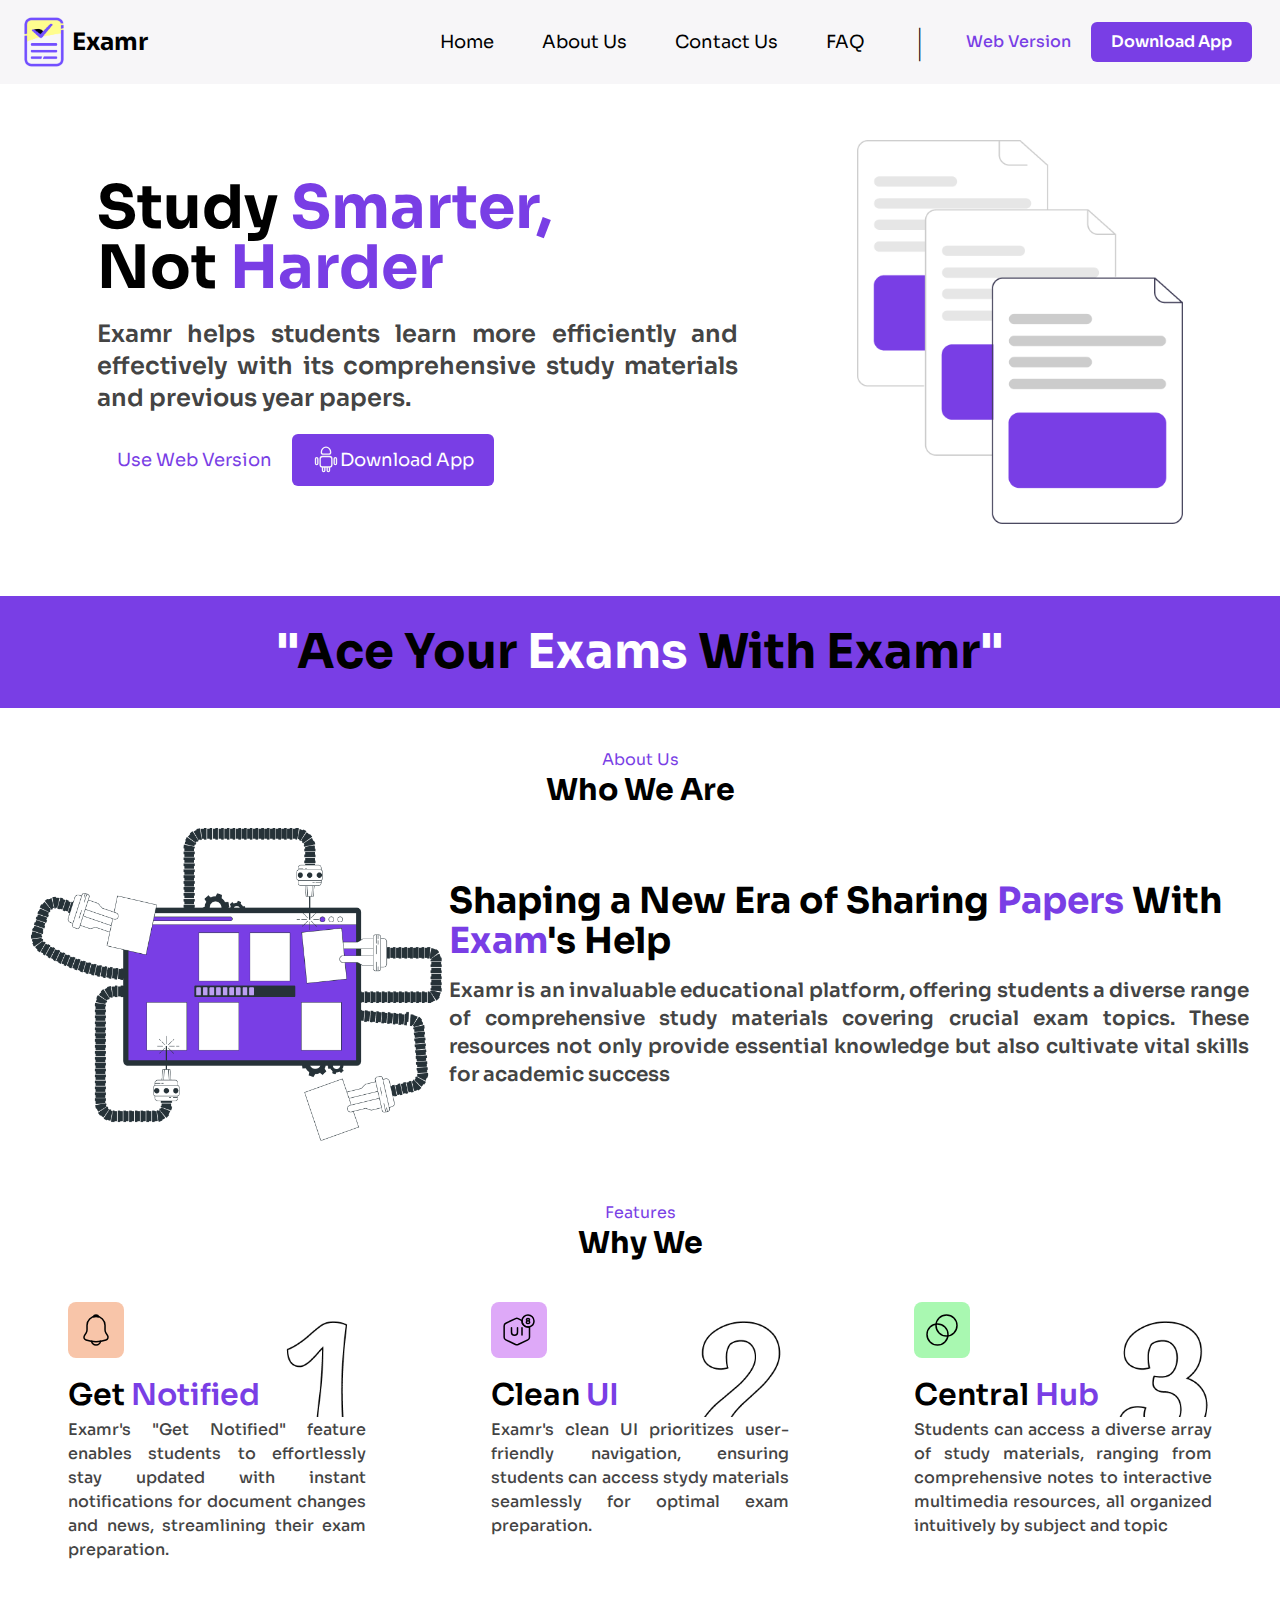
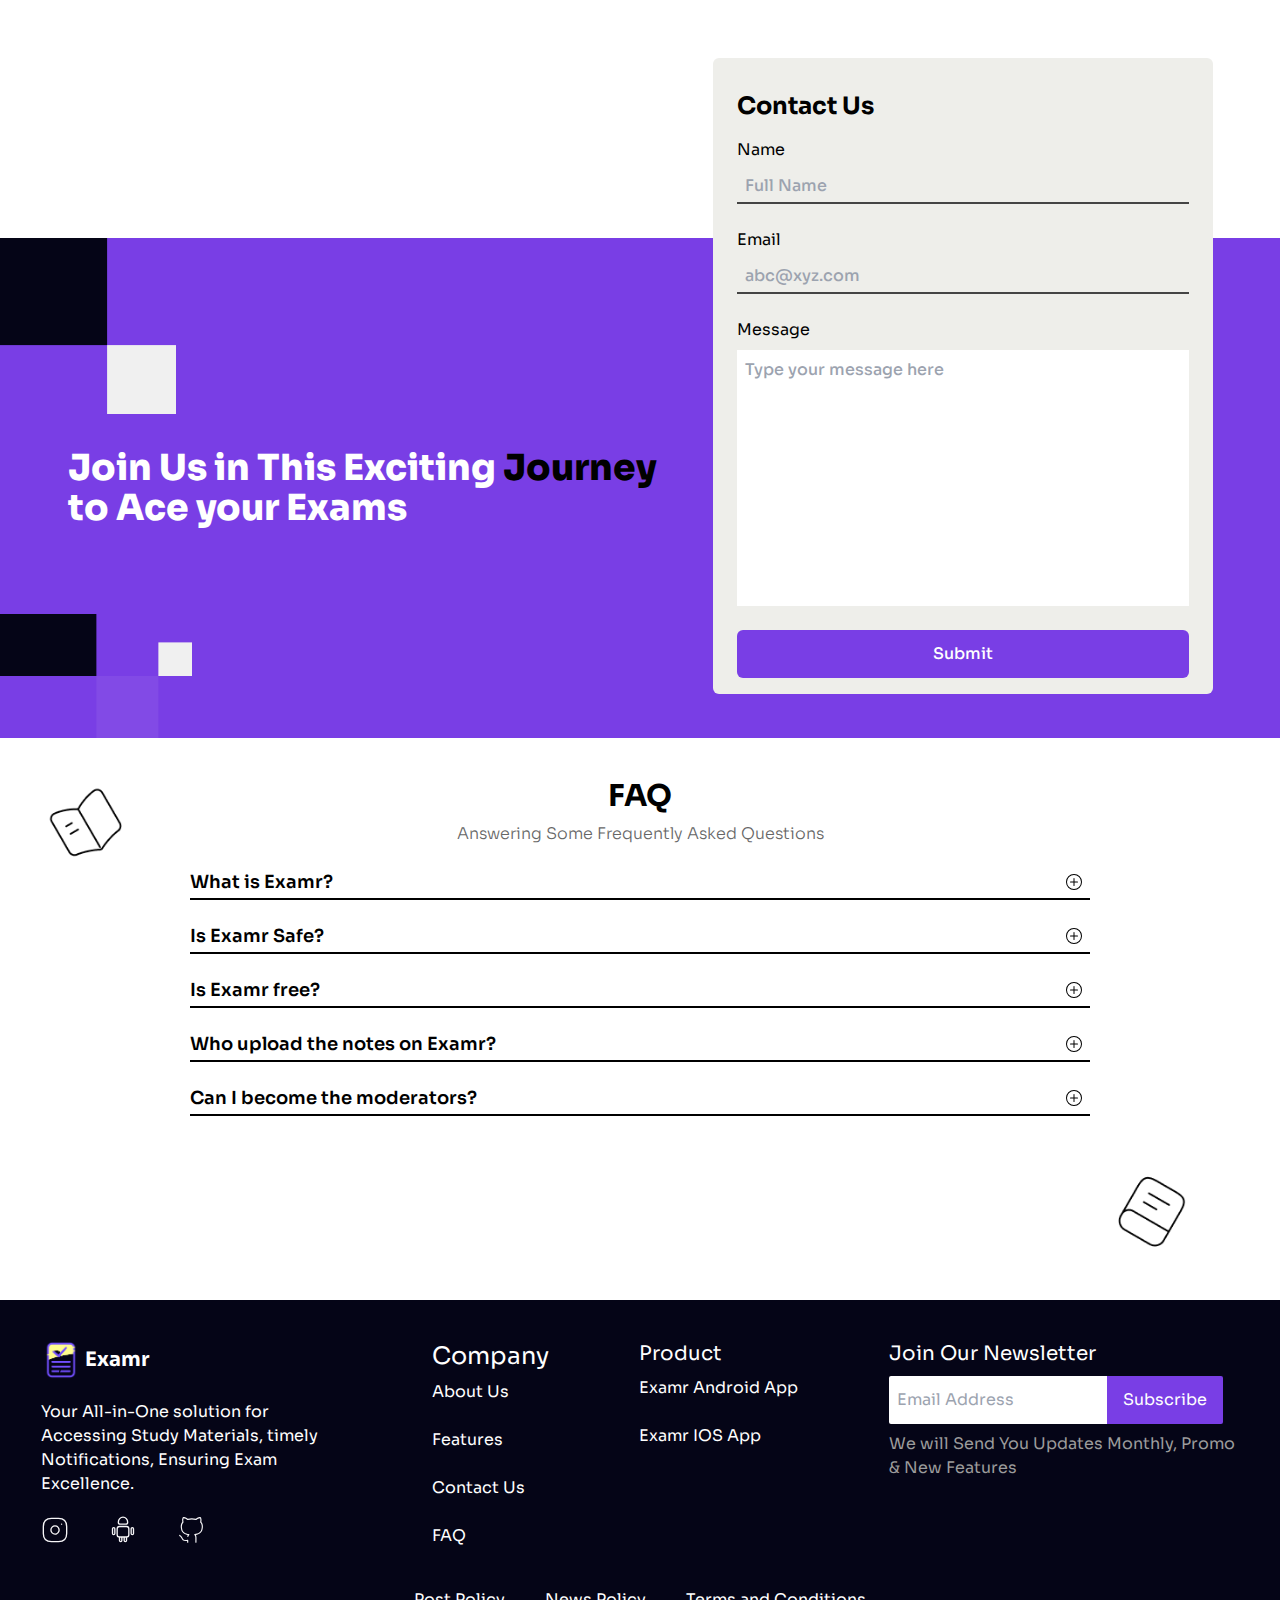
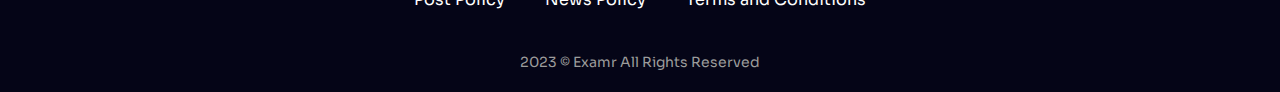
==== commit e711a281: "Update index.html" ====
--- a/index.html
+++ b/index.html
@@ -118,7 +118,7 @@
         <button
           class="flex py-3 px-5 gap-x-2 bg-[#793EE5] items-center text-white text-base rounded-md md:text-lg"
         >
-        <img src="img/android.svg" class="h-10 px-4" alt="download" />
+        <img src="img/android.svg" class="h-7" alt="download" />
           Download App
         </button>
         </div>
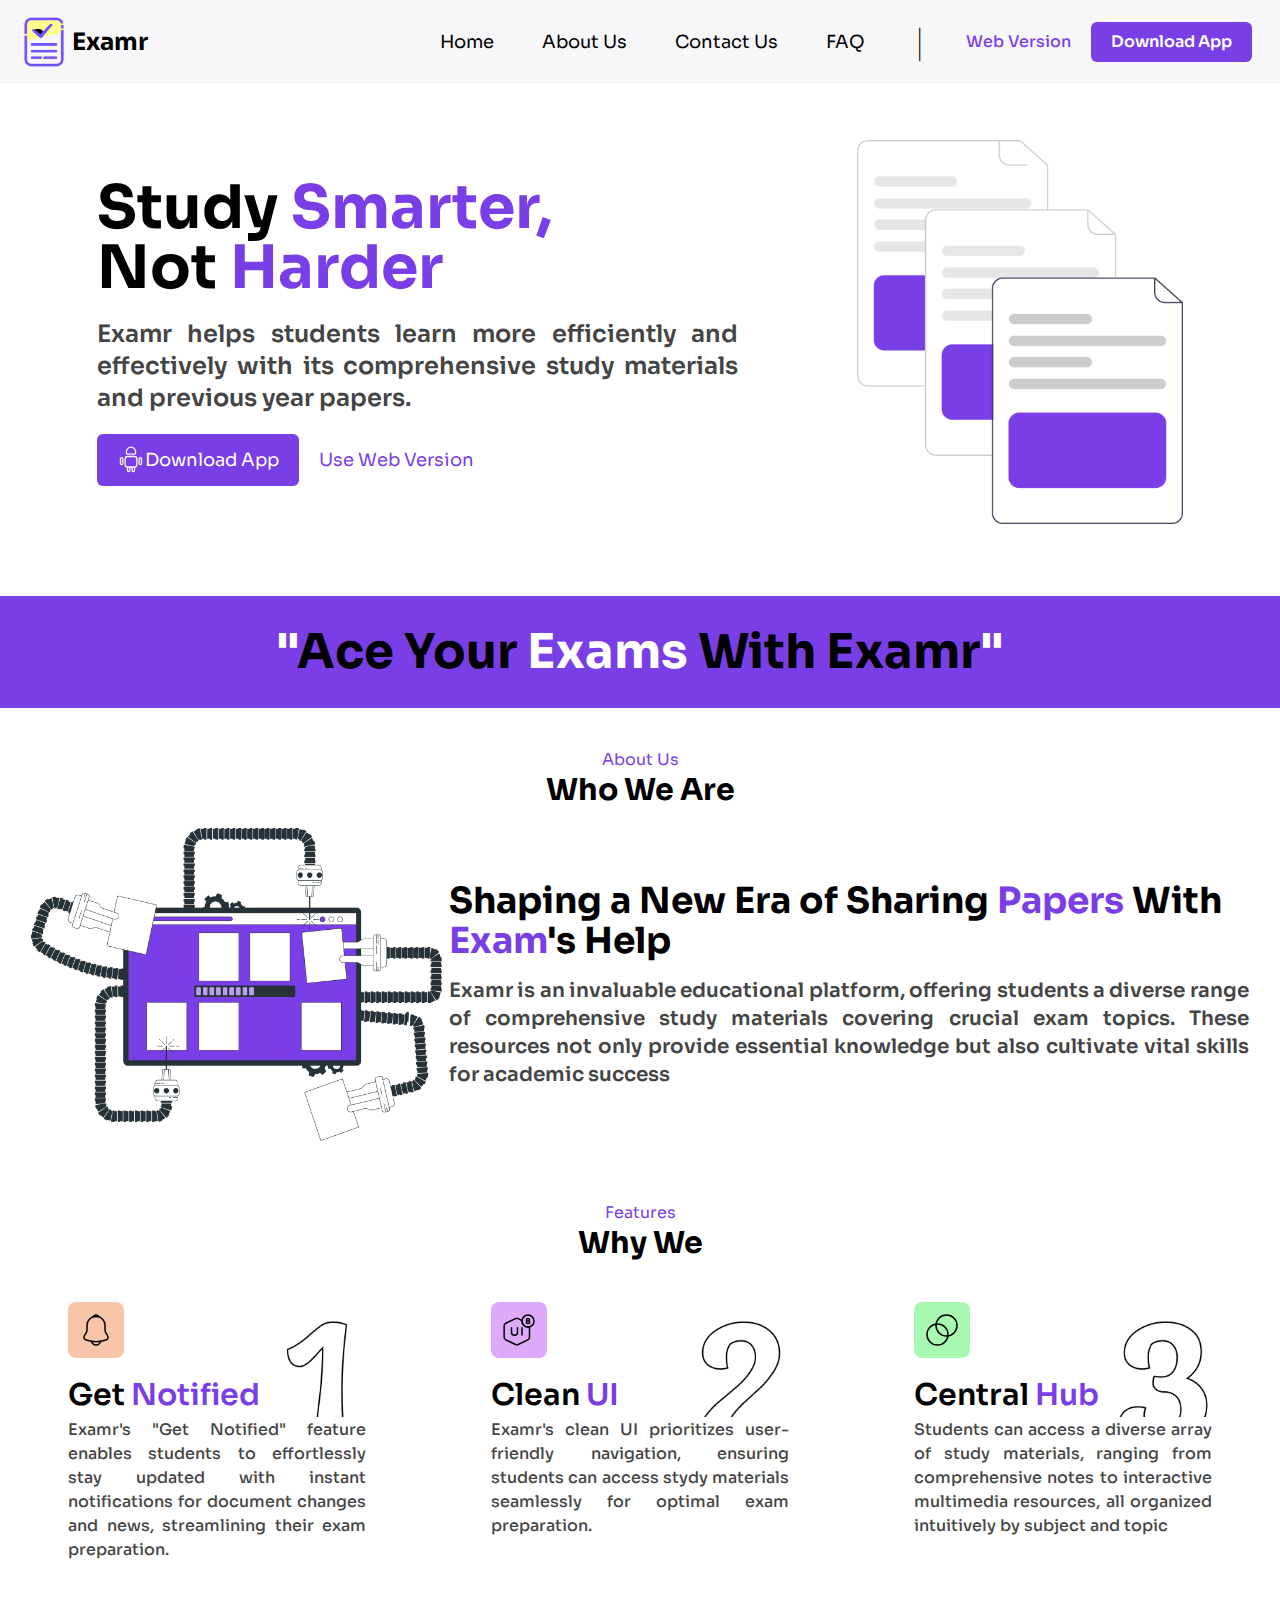
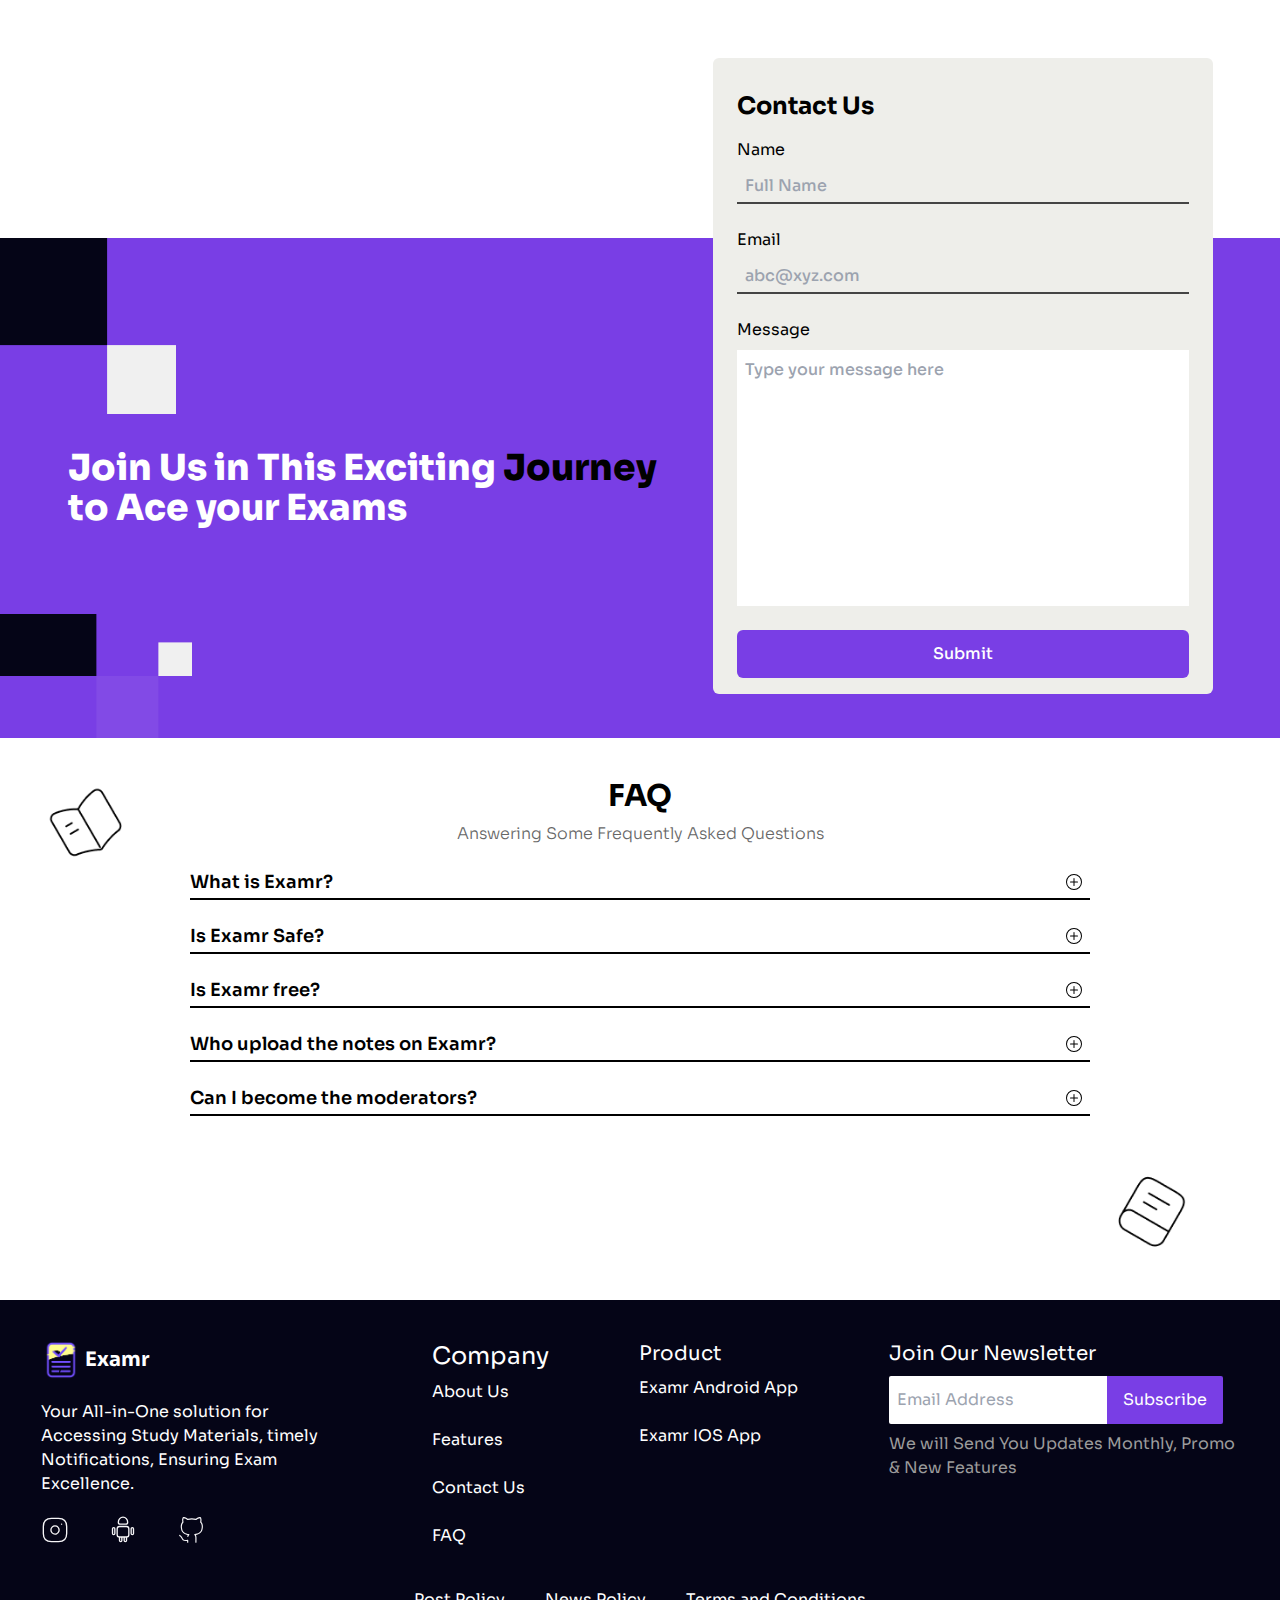
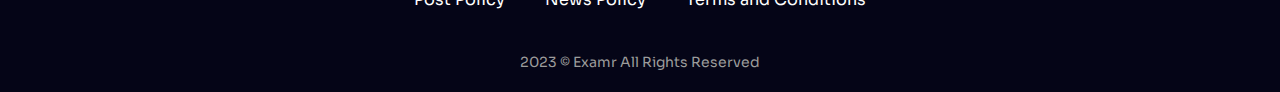
==== commit 6925494b: "Update index.html" ====
--- a/index.html
+++ b/index.html
@@ -109,7 +109,7 @@
           Examr helps students learn more efficiently and effectively with its
           comprehensive study materials and previous year papers.
         </p>
-        <div class="flex flex-col md:flex-row">
+        <div class="flex flex-col md:flex-row-reverse">
           <button
           class="px-5 py-3 text-[#793EE5] text-base rounded-md md:text-lg outline-none"
         >
--- a/index.css
+++ b/index.css
@@ -1553,6 +1553,10 @@
     flex-direction: row;
   }
 
+  .md\:flex-row-reverse {
+    flex-direction: row-reverse;
+  }
+
   .md\:flex-col {
     flex-direction: column;
   }
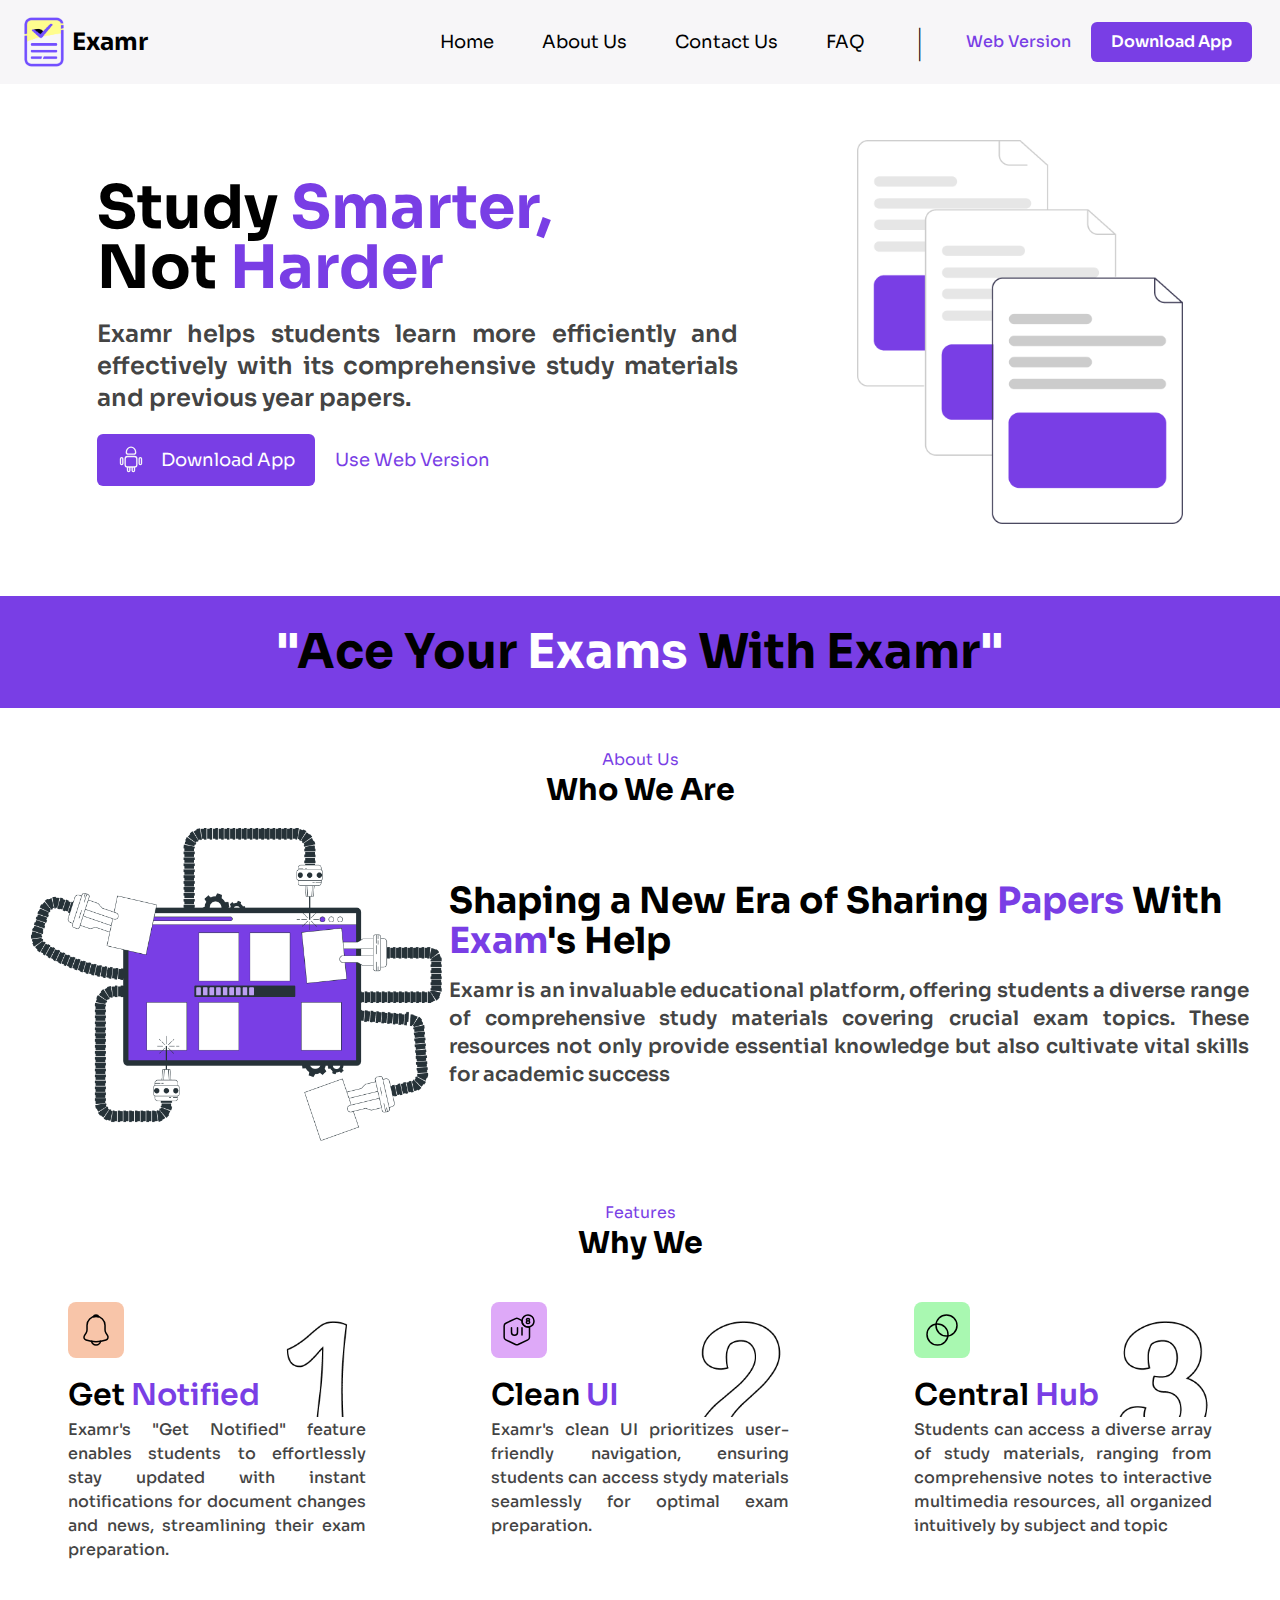
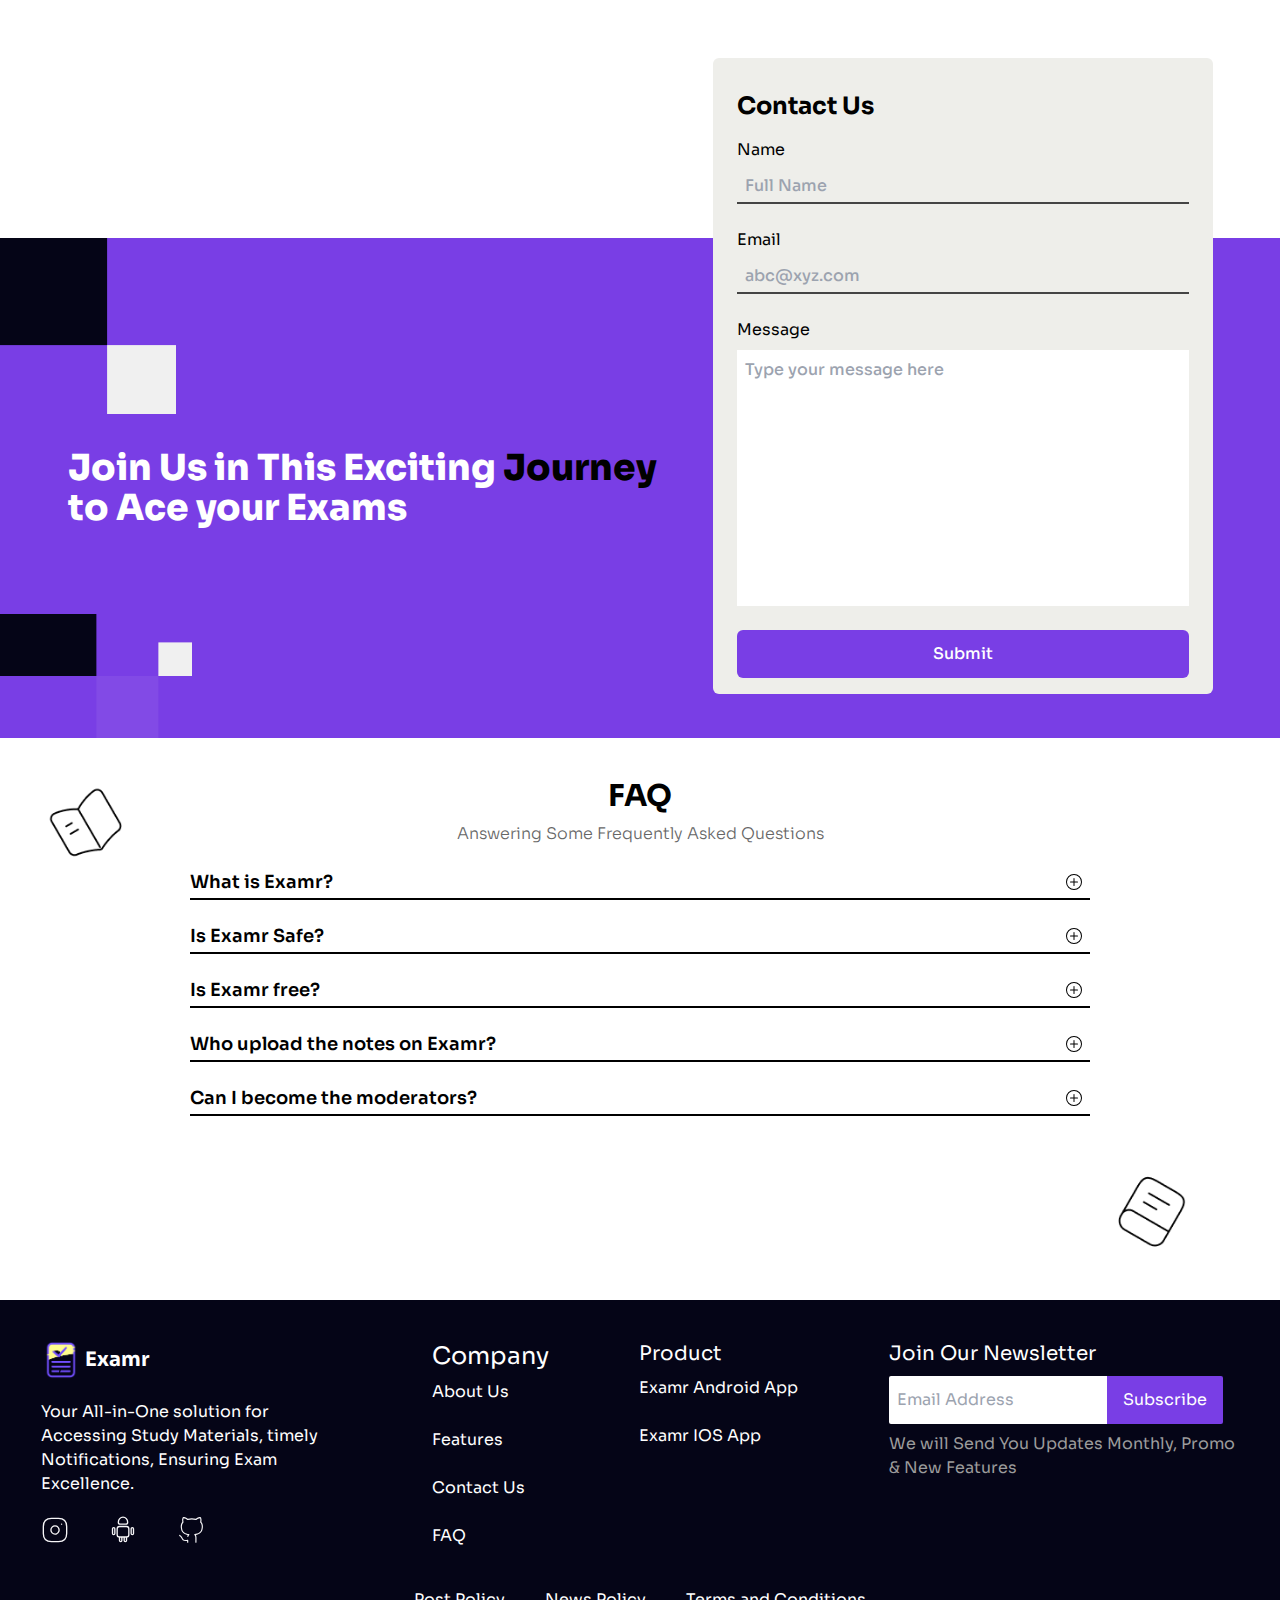
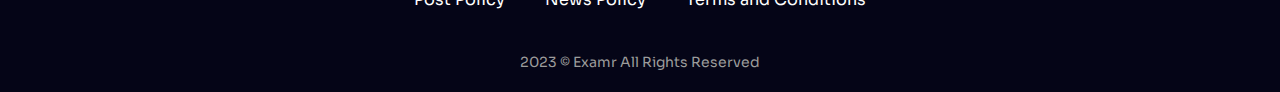
==== commit 2e3a2f4c: "Update index.html" ====
--- a/index.html
+++ b/index.html
@@ -116,7 +116,7 @@
           Use Web Version
         </button>
         <button
-          class="flex py-3 px-5 gap-x-2 bg-[#793EE5] items-center text-white text-base rounded-md md:text-lg"
+          class="flex py-3 px-5 gap-x-4 bg-[#793EE5] items-center text-white text-base rounded-md md:text-lg"
         >
         <img src="img/android.svg" class="h-7" alt="download" />
           Download App
--- a/index.css
+++ b/index.css
@@ -917,6 +917,11 @@
   gap: 1.5rem;
 }
 
+.gap-x-4 {
+  -moz-column-gap: 1rem;
+       column-gap: 1rem;
+}
+
 .gap-x-10 {
   -moz-column-gap: 2.5rem;
        column-gap: 2.5rem;
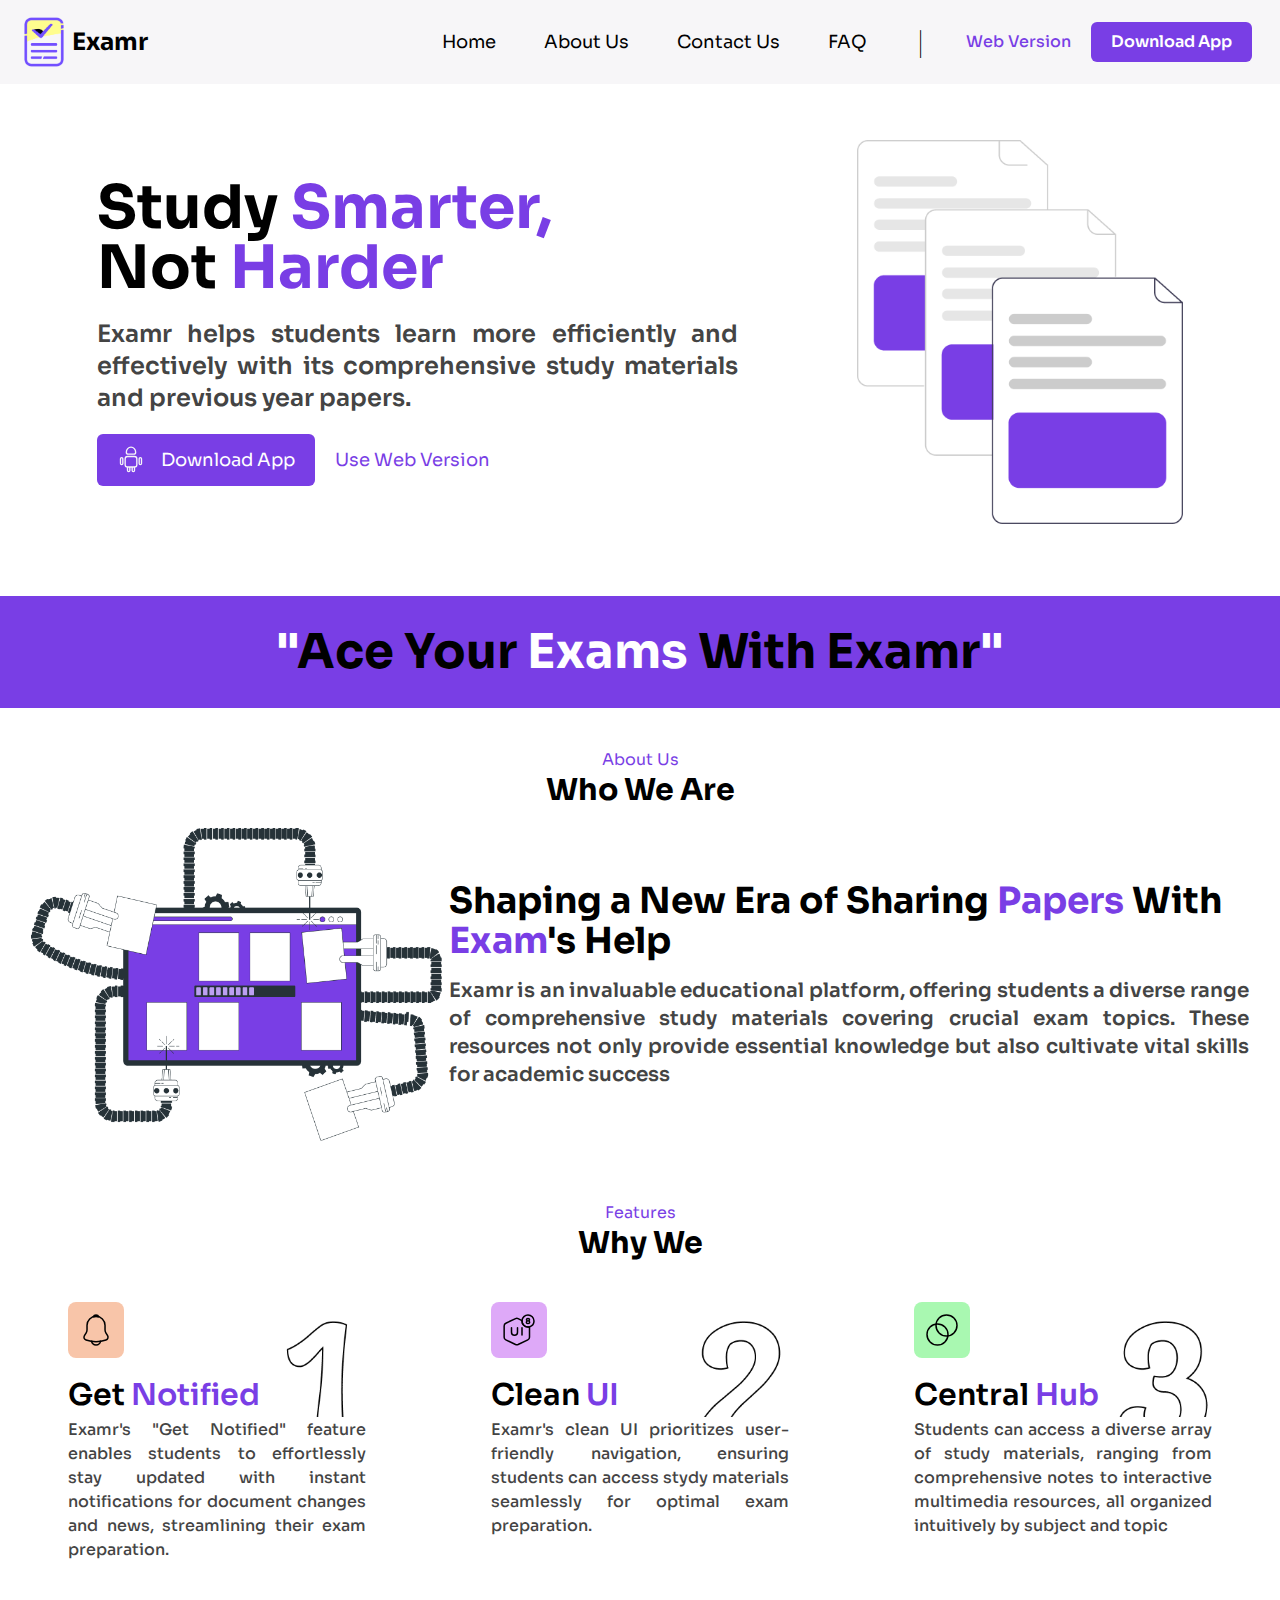
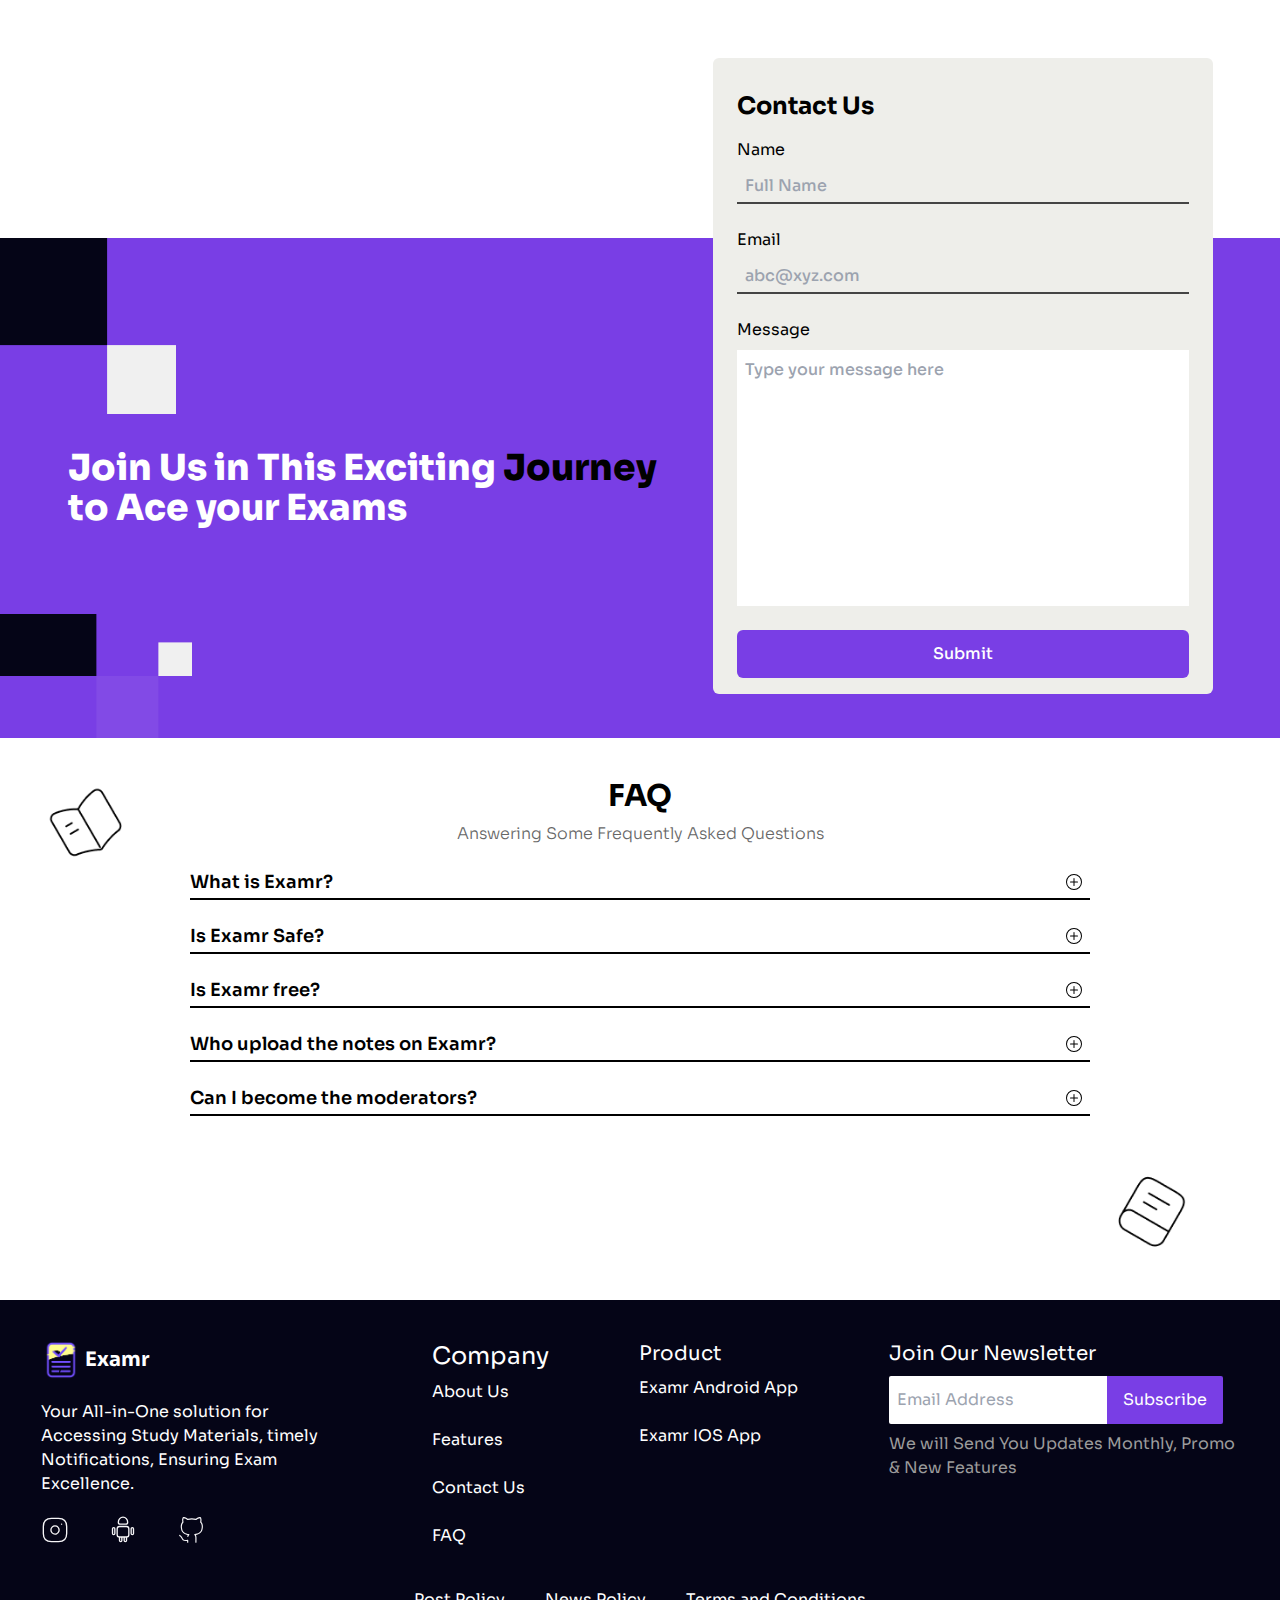
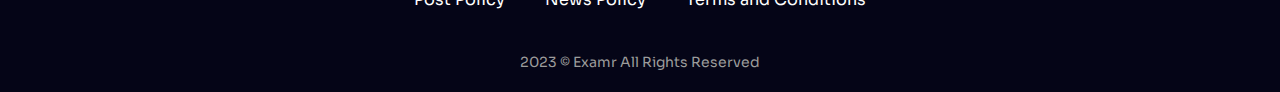
==== commit 52f11e91: "Update index.html" ====
--- a/index.html
+++ b/index.html
@@ -72,7 +72,7 @@
           <!-- Divider " | " -->
           <span
             id="divider"
-            class="font-thin text-4xl mx-2 hidden md:block lg:mx-[40px]"
+            class="font-thin text-3xl mx-2 hidden md:block lg:mx-[40px]"
             >|</span
           >
           <!-- Buttons -->
@@ -109,7 +109,7 @@
           Examr helps students learn more efficiently and effectively with its
           comprehensive study materials and previous year papers.
         </p>
-        <div class="flex flex-col md:flex-row-reverse">
+        <div class="flex flex-col md:flex-row-reverse md:justify-between">
           <button
           class="px-5 py-3 text-[#793EE5] text-base rounded-md md:text-lg outline-none"
         >
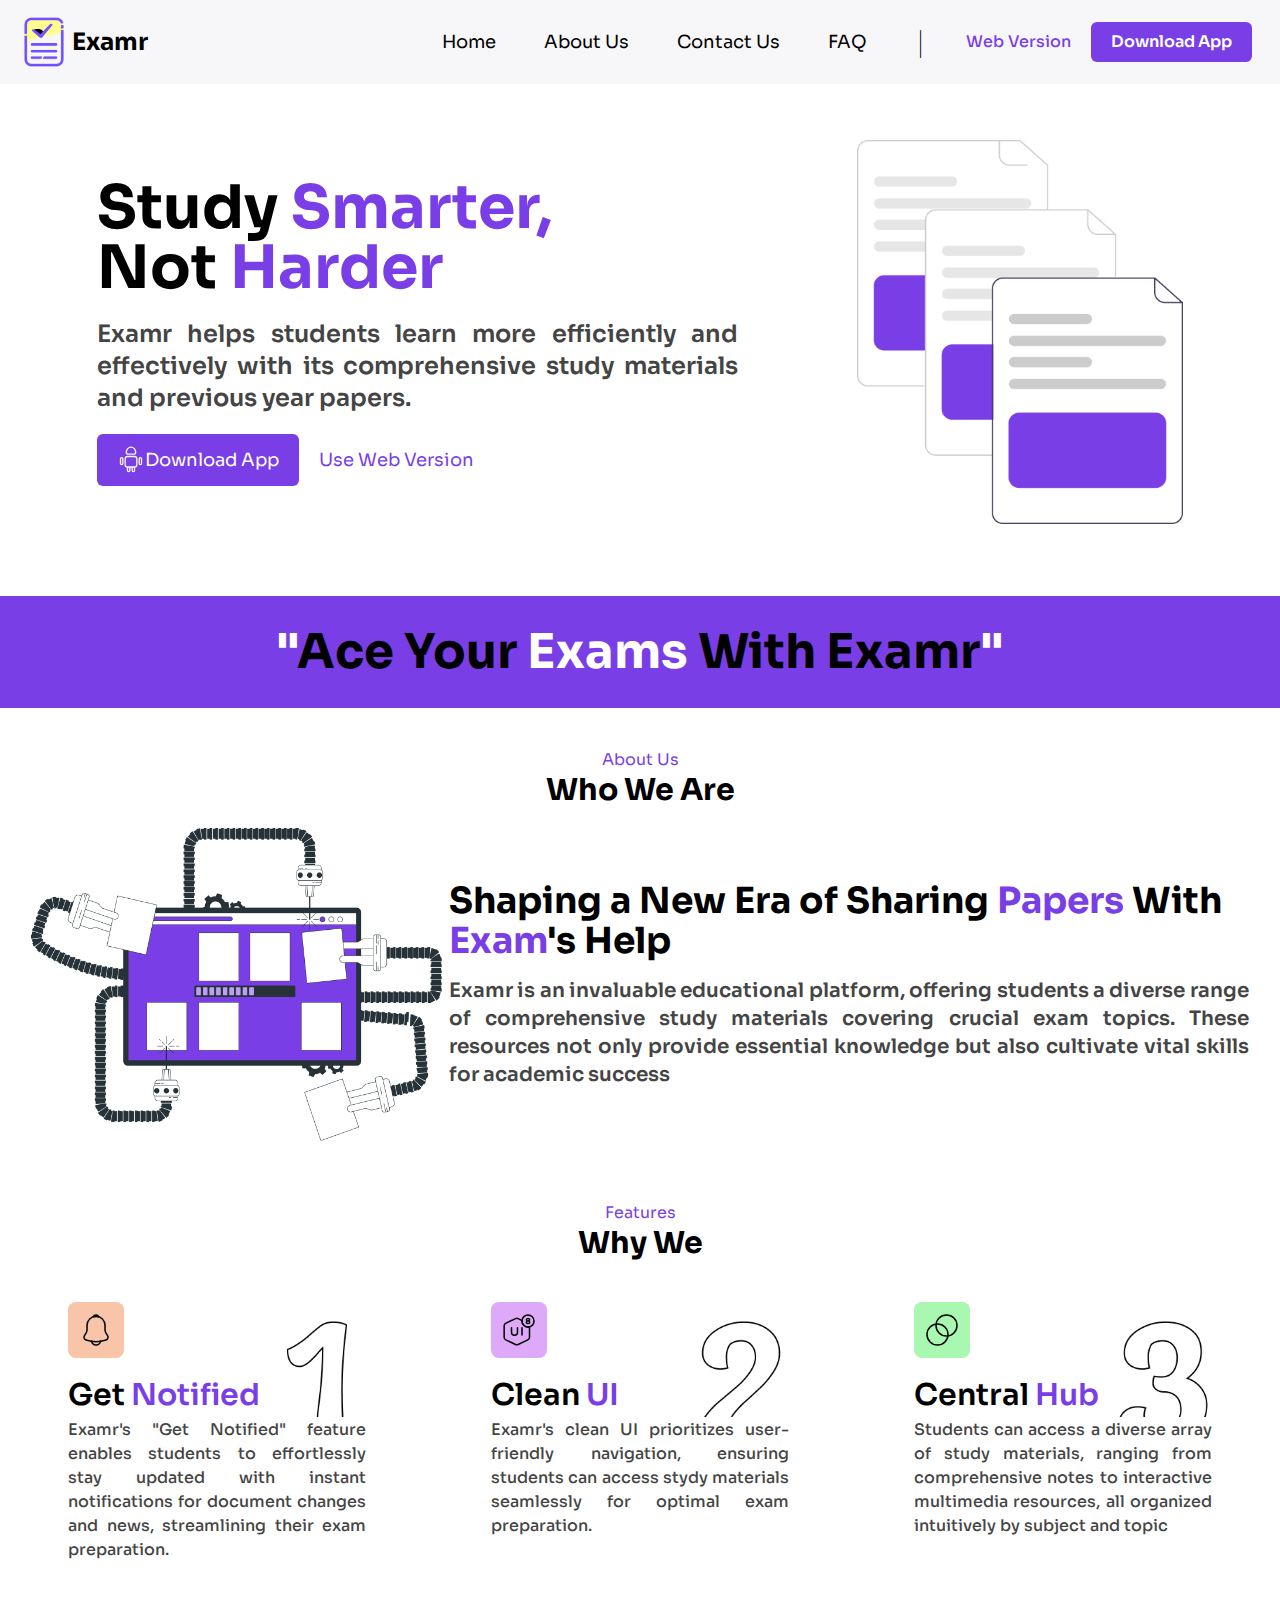
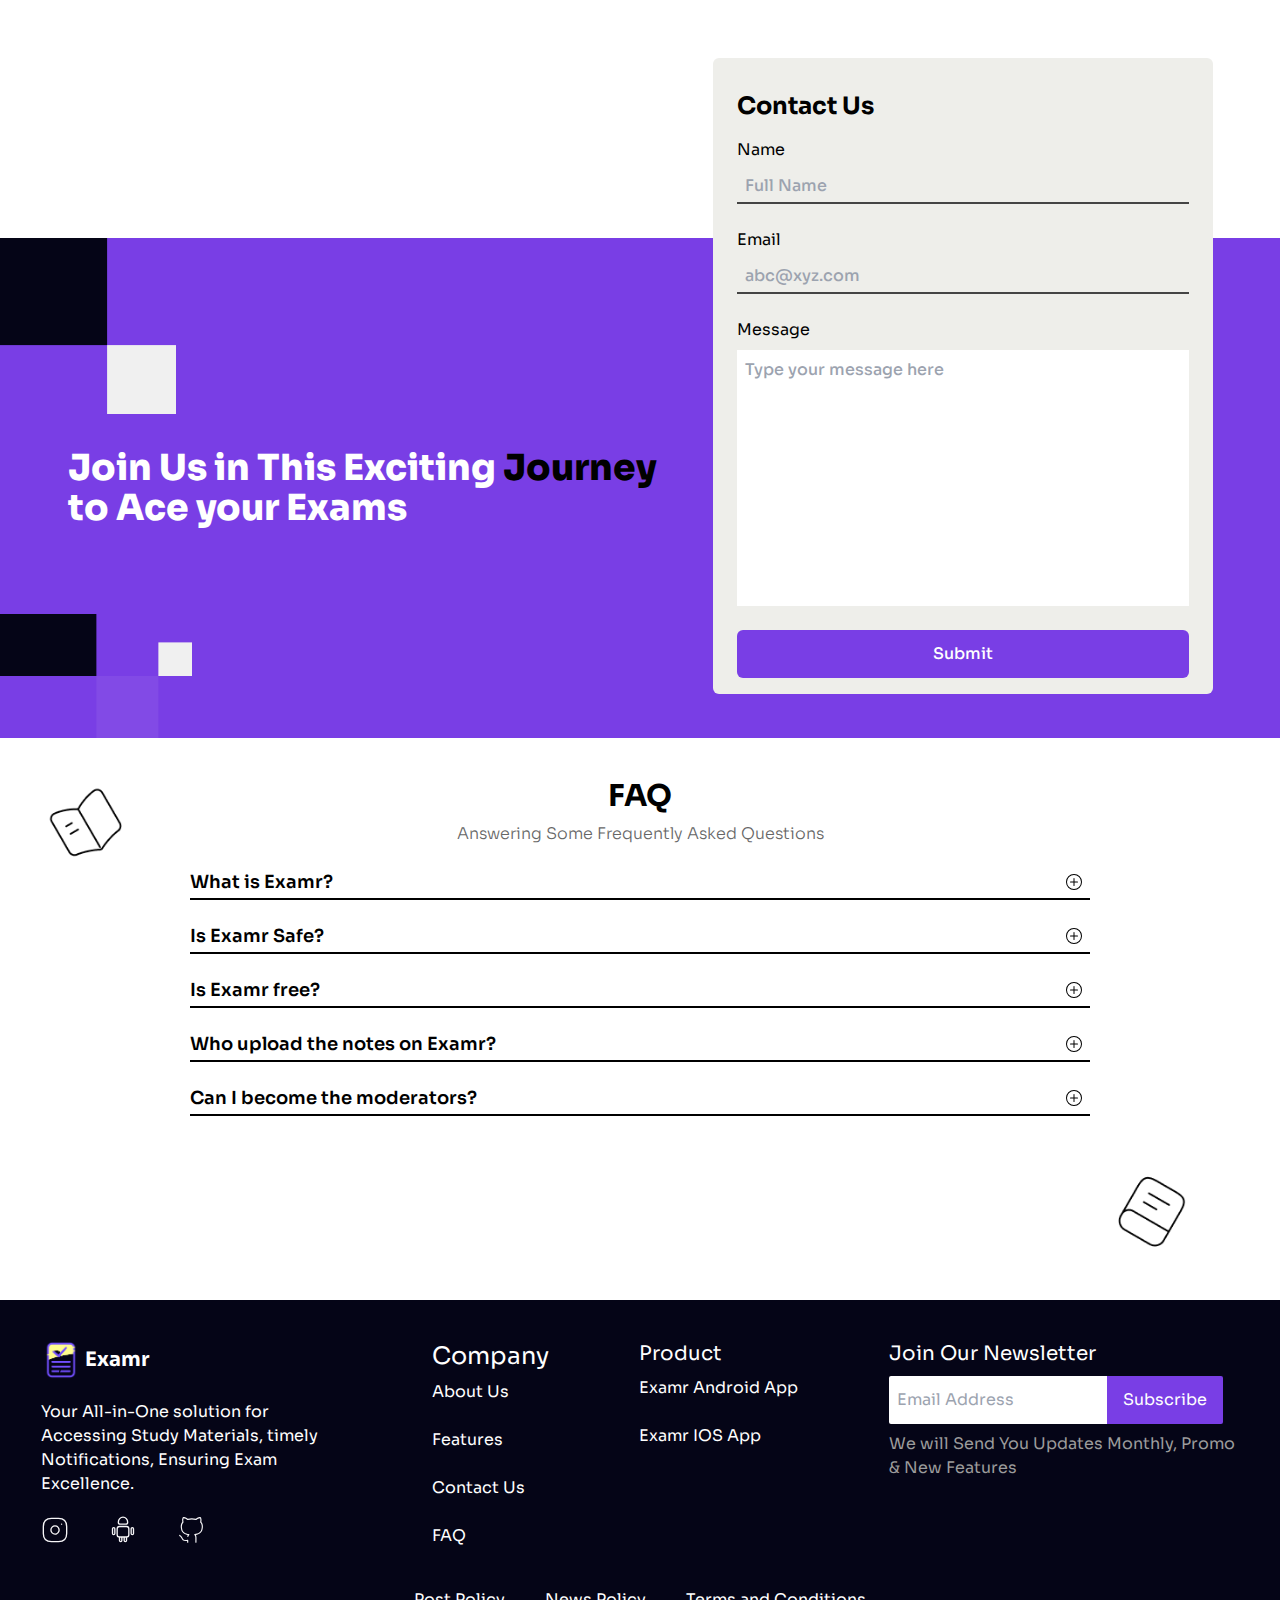
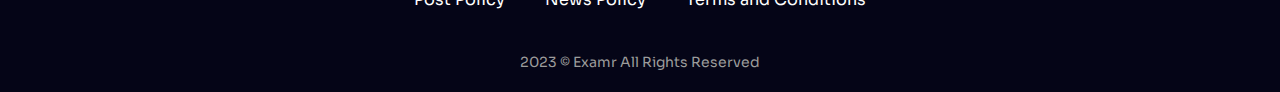
==== commit 23eca105: "Update index.html" ====
--- a/index.html
+++ b/index.html
@@ -116,7 +116,7 @@
           Use Web Version
         </button>
         <button
-          class="flex py-3 px-5 gap-x-4 bg-[#793EE5] items-center text-white text-base rounded-md md:text-lg"
+          class="flex py-3 px-5 gap-x-2 bg-[#793EE5] items-center justify-center text-white text-base rounded-md md:text-lg"
         >
         <img src="img/android.svg" class="h-7" alt="download" />
           Download App
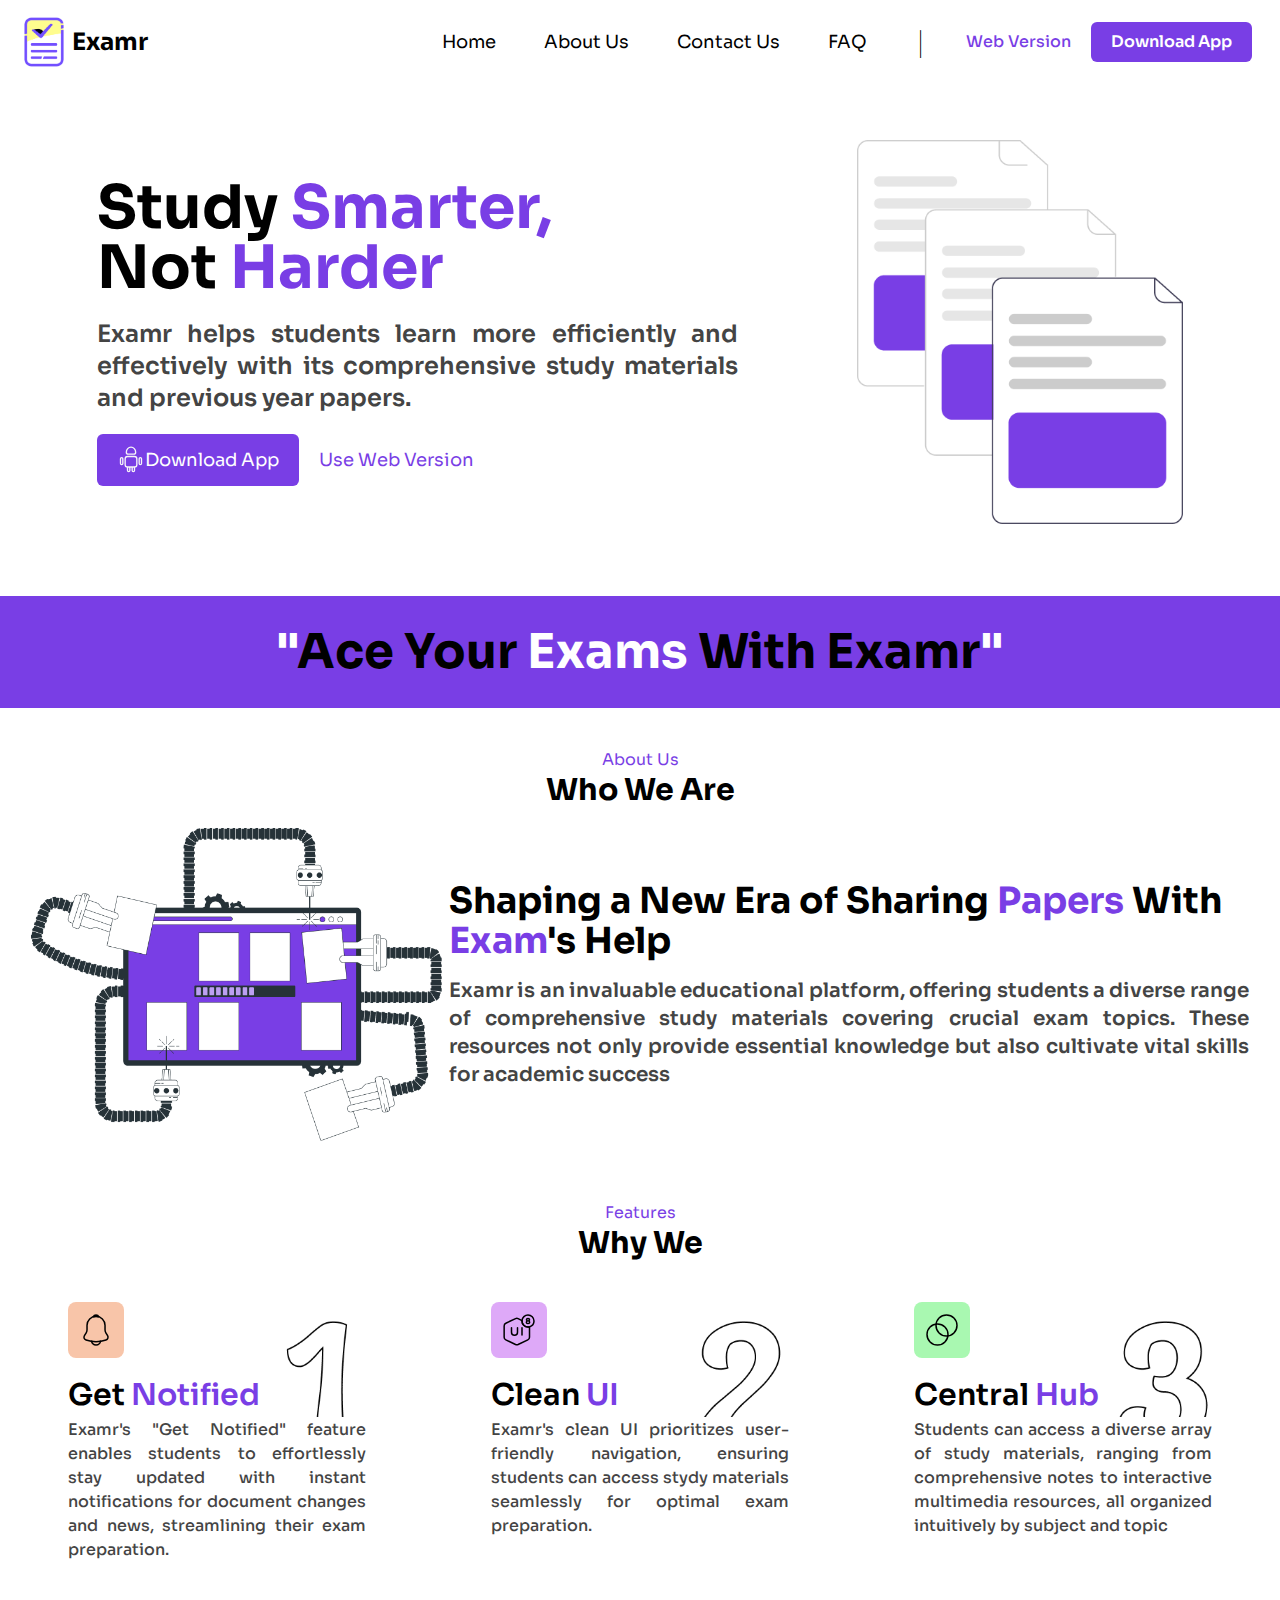
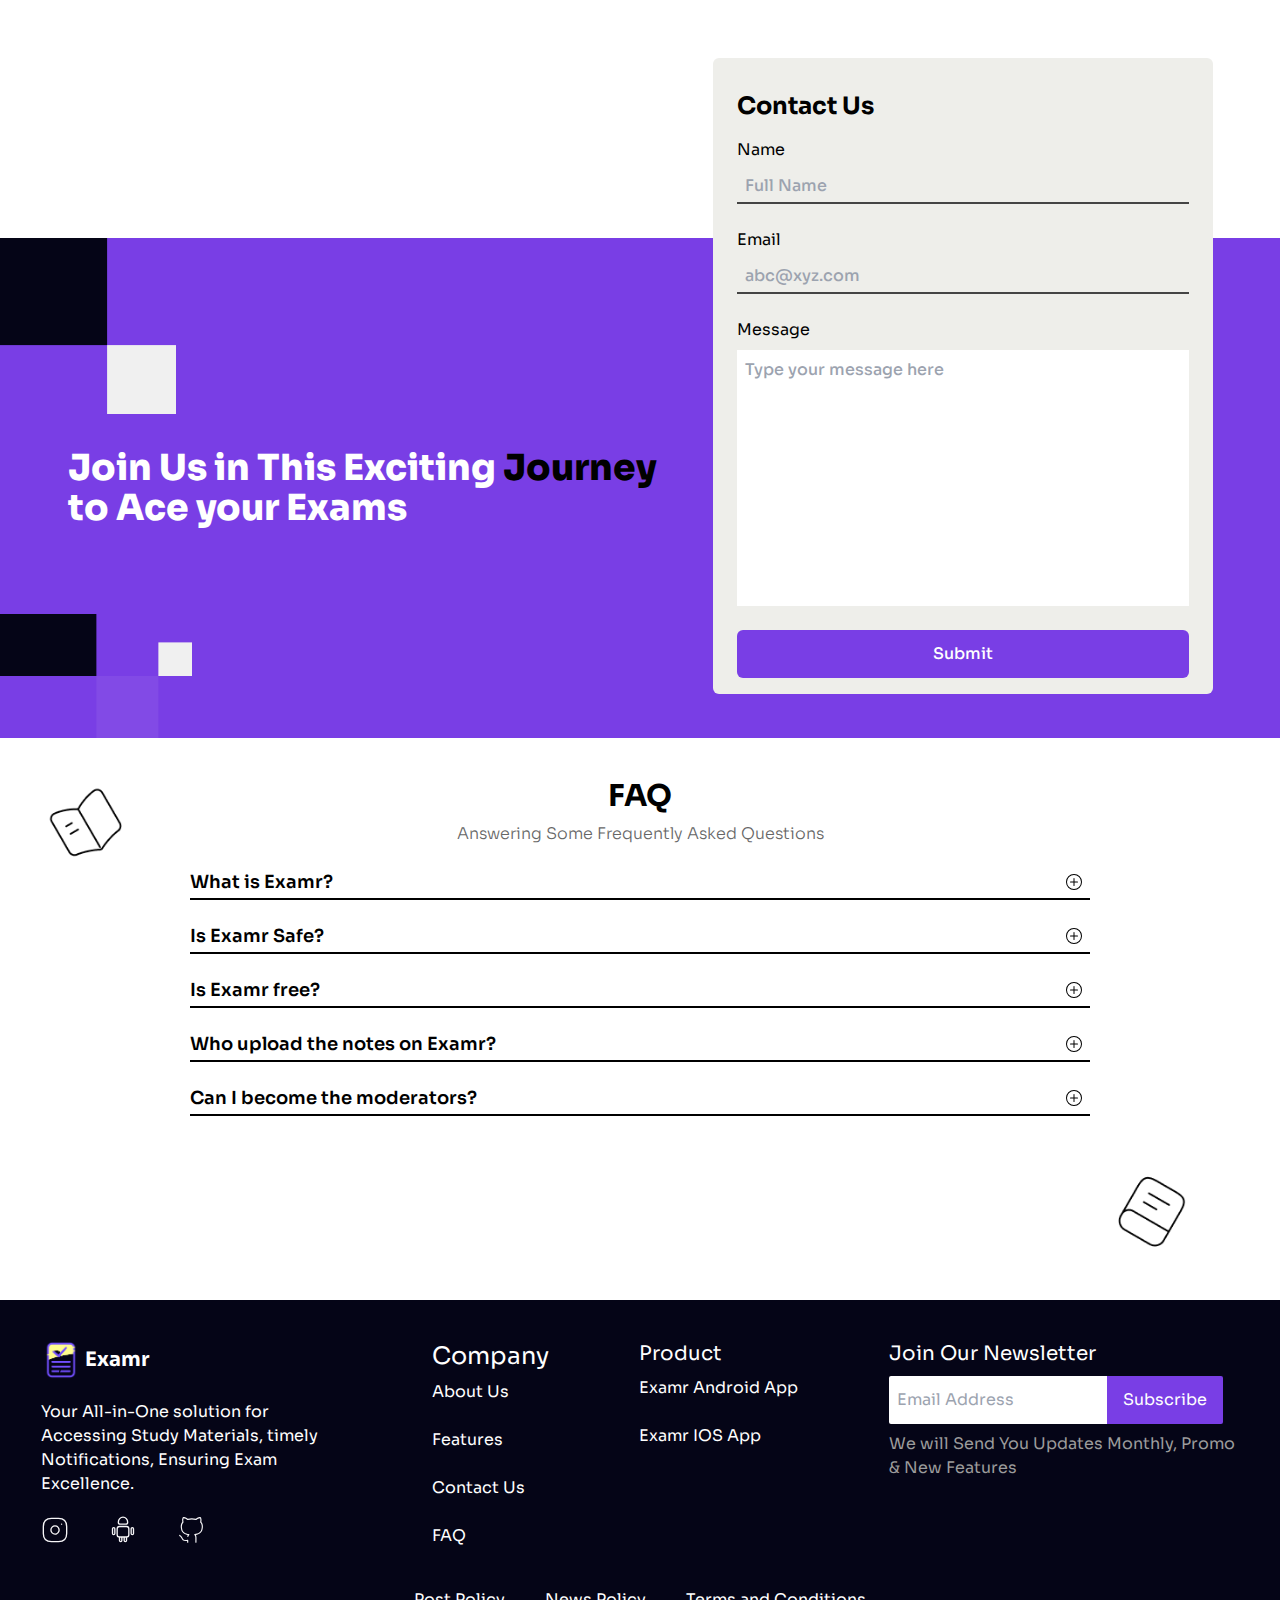
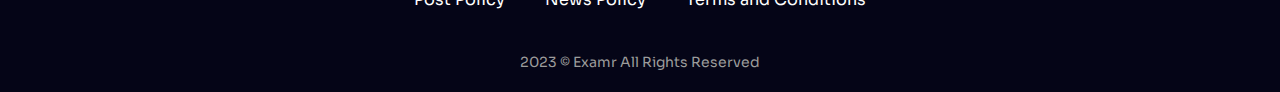
==== commit a0635812: "Update index.html" ====
--- a/index.html
+++ b/index.html
@@ -19,7 +19,7 @@
   >
     <!-- Navbar -->
     <header
-      class="shadow-md shadow-[#444444]-300 z-10 sticky top-0 left-0 bg-white md:shadow-none md:z-0 md:relative md:bg-[#F7F6F8]"
+      class="shadow-md shadow-[#444444]-300 z-10 sticky top-0 left-0 bg-white md:shadow-none md:z-0 md:relative"
     >
       <!--  -->
       <nav
